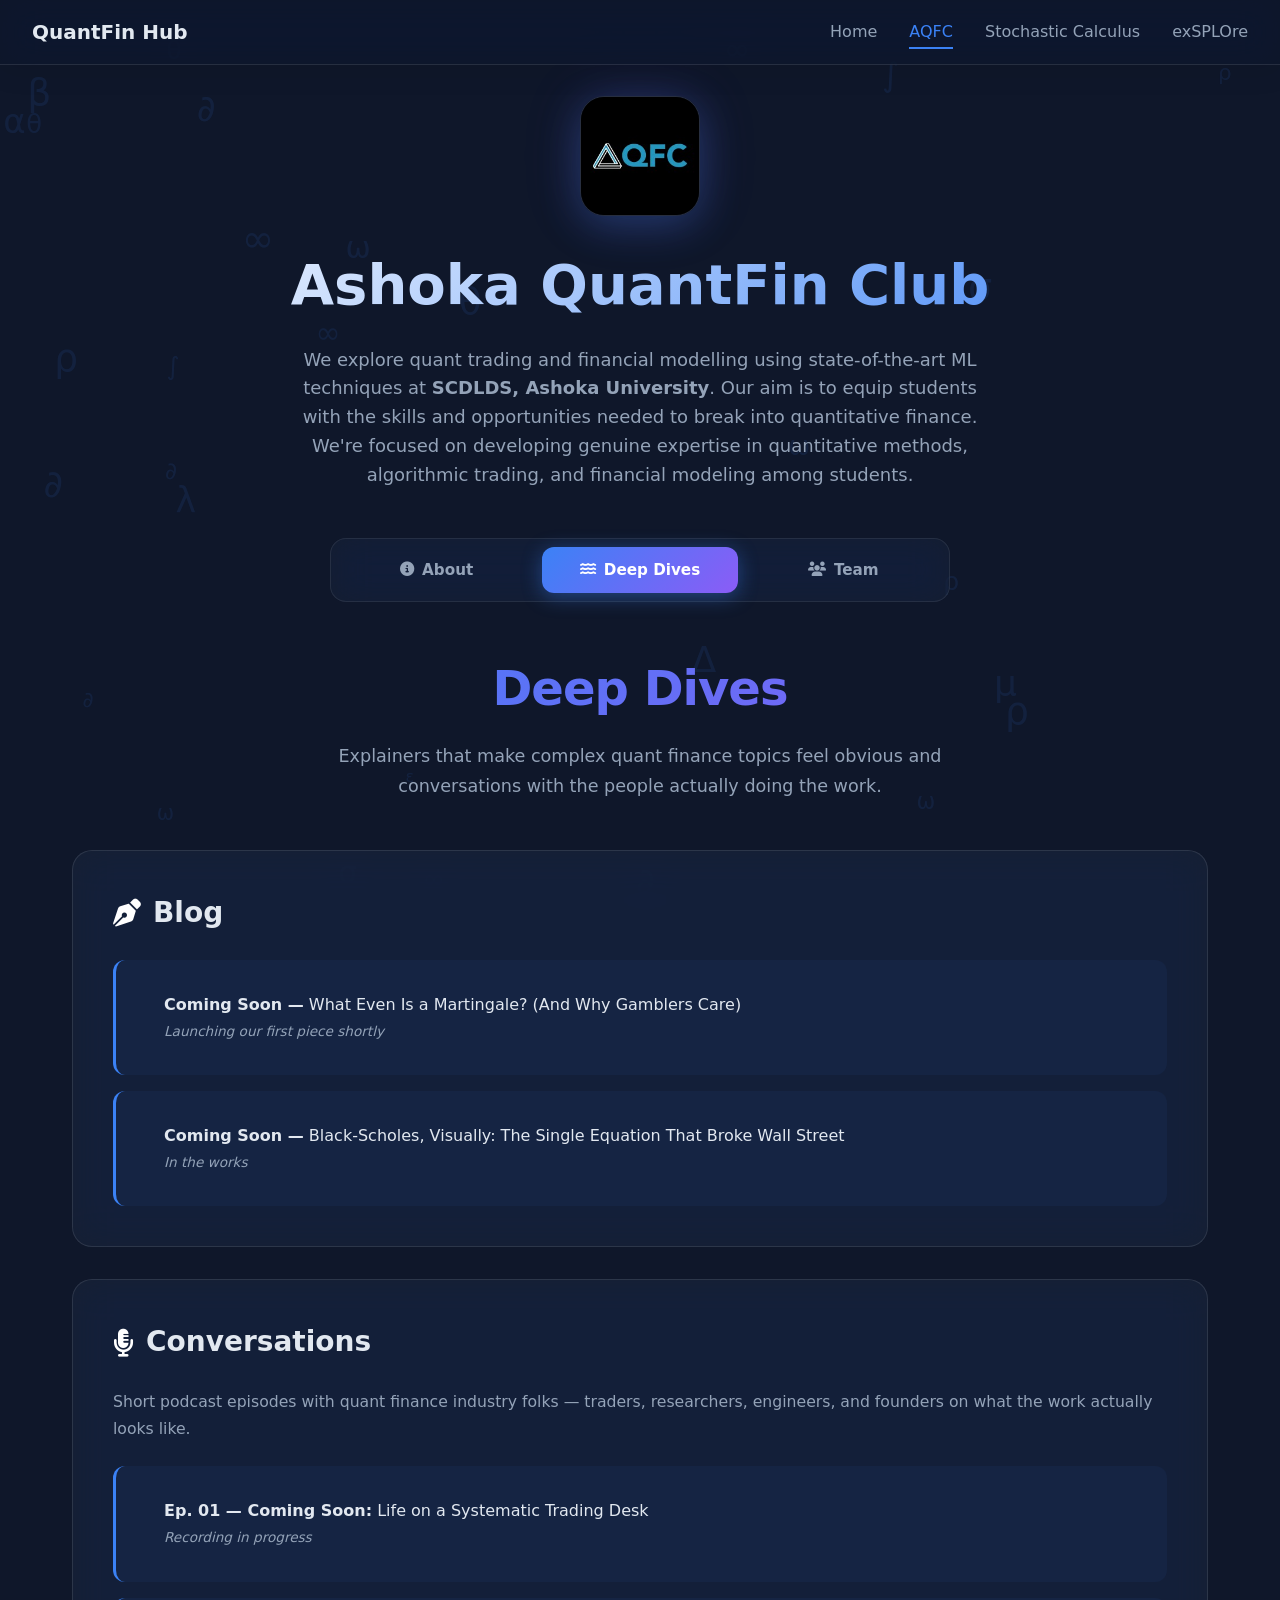
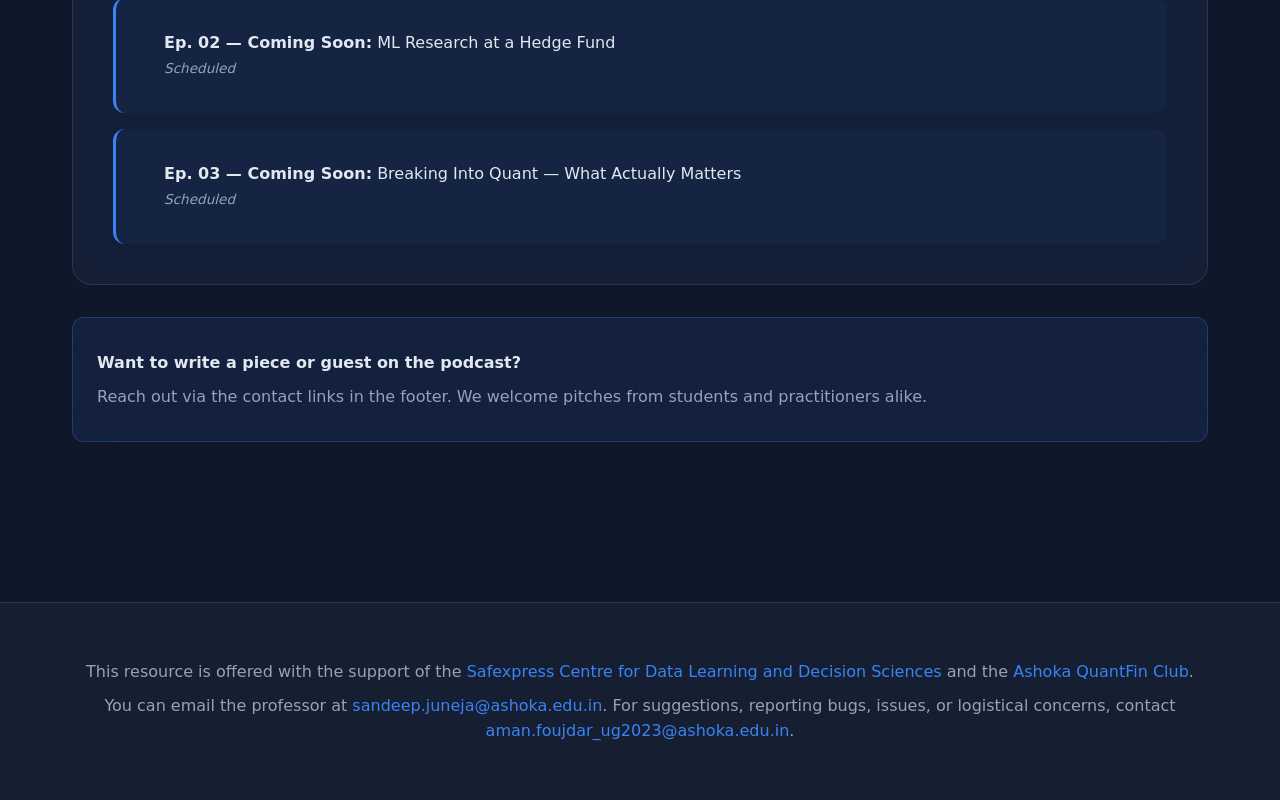
==== aqfc.html @ 39f7ed3f "Update aqfc.html" ====
<!DOCTYPE html>
<html lang="en">
<head>
    <meta charset="UTF-8">
    <meta name="viewport" content="width=device-width, initial-scale=1.0">
    <title>AQFC – QuantFin Hub</title>
    <link rel="icon" type="image/jpeg" href="images/aqfc_logo.jpeg">
    <link rel="stylesheet" href="css/style.css">
    <link rel="stylesheet" href="https://cdnjs.cloudflare.com/ajax/libs/font-awesome/6.5.1/css/all.min.css"
        integrity="sha512-DTOQO9RWCH3ppGqcWaEA1BIZOC6xxalwEsw9c2QQeAIftl+Vegovlnee1c9QX4TctnWMn13TZye+giMm8e2LwA=="
        crossorigin="anonymous" referrerpolicy="no-referrer"/>
</head>
<body>
    <nav>
        <div class="nav-content">
            <a class="logo" href="index.html">QuantFin Hub</a>
            <ul class="nav-links">
                <li><a href="index.html">Home</a></li>
                <li><a href="aqfc.html">AQFC</a></li>
                <li><a href="stochastic.html">Stochastic Calculus</a></li>
                <li><a href="explore.html">exSPLOre</a></li>
            </ul>
        </div>
    </nav>

    <div class="content-page">

        <!-- PAGE HEADER WITH LOGO -->
        <div class="page-header aqfc-header">
            <img src="images/aqfc_logo.png" alt="AQFC Logo" class="aqfc-logo">
            <h1>Ashoka QuantFin Club</h1>
            <p>
                We explore quant trading and financial modelling using state-of-the-art ML techniques at
                <b>SCDLDS, Ashoka University</b>. Our aim is to equip students with the skills and opportunities
                needed to break into quantitative finance. We're focused on developing genuine expertise in quantitative
                methods, algorithmic trading, and financial modeling among students.
            </p>
        </div>

        <!-- SUB-NAVIGATION TABS -->
        <div class="sub-nav">
            <button class="sub-nav-btn" onclick="showSubPage('aqfc-about', this)">
                <i class="fa-solid fa-circle-info"></i> About
            </button>
            <button class="sub-nav-btn active" onclick="showSubPage('aqfc-deepdives', this)">
                <i class="fa-solid fa-water"></i> Deep Dives
            </button>
            <button class="sub-nav-btn" onclick="showSubPage('aqfc-team', this)">
                <i class="fa-solid fa-users"></i> Team
            </button>
        </div>

        <!-- SUB-PAGE: ABOUT -->
        <div id="aqfc-about" class="sub-page">
            <div class="two-col">
                <div class="section">
                    <h2><i class="fa-solid fa-bullseye" style="color:#ffffff;"></i>What We Do</h2>
                    <ul>
                        <li>Explore quant trading strategies, backtesting, and execution</li>
                        <li>Reading groups on seminal papers in quant finance & ML</li>
                        <li>Workshops on programming, statistics, and market microstructure</li>
                        <li>Host practitioners from leading quant firms</li>
                    </ul>
                </div>

                <div class="section">
                    <h2><i class="fa-solid fa-compass" style="color:#ffffff;"></i>Focus Areas</h2>
                    <ul>
                        <li>Statistical arbitrage, market-making, and execution algorithms</li>
                        <li>Machine learning for financial time series and alpha research</li>
                        <li>Portfolio optimization and risk management</li>
                        <li>Reinforcement learning in trading and market dynamics</li>
                    </ul>
                </div>
            </div>

            <div class="info-box">
                <p><strong>Home:</strong> Safexpress Centre for Data, Learning and Decision Sciences (SCDLDS), Ashoka University</p>
                <p><strong>Open to:</strong> Ashoka students with strong quantitative backgrounds and genuine interest in the field</p>
                <p><strong>Get involved:</strong> Reach out via <a href="https://www.linkedin.com/company/quantfin-ashoka/" target="_blank">LinkedIn</a> or contacts in the footer to learn about ongoing projects</p>
            </div>
        </div>

        <!-- SUB-PAGE: DEEP DIVES -->
        <div id="aqfc-deepdives" class="sub-page active">
            <div class="deepdives-intro">
                <h2 class="deepdives-title">Deep Dives</h2>
                <p class="deepdives-subtitle">
                    Explainers that make complex quant finance topics feel obvious and conversations with the people actually doing the work.
                </p>
            </div>

            <div class="section">
                <h2><i class="fa-solid fa-pen-nib" style="color:#ffffff;"></i>Blog</h2>
                <ul>
                    <li>
                        <a>
                            <strong>Coming Soon &mdash;</strong> What Even Is a Martingale? (And Why Gamblers Care)
                            <br><span class="entry-meta">Launching our first piece shortly</span>
                        </a>
                    </li>
                    <li>
                        <a>
                            <strong>Coming Soon &mdash;</strong> Black-Scholes, Visually: The Single Equation That Broke Wall Street
                            <br><span class="entry-meta">In the works</span>
                        </a>
                    </li>
                </ul>
            </div>

            <div class="section">
                <h2><i class="fa-solid fa-microphone-lines" style="color:#ffffff;"></i>Conversations</h2>
                <p class="section-sub">
                    Short podcast episodes with quant finance industry folks &mdash;
                    traders, researchers, engineers, and founders on what the work actually looks like.
                </p>
                <ul>
                    <li>
                        <a>
                            <strong>Ep. 01 &mdash; Coming Soon:</strong> Life on a Systematic Trading Desk
                            <br><span class="entry-meta">Recording in progress</span>
                        </a>
                    </li>
                    <li>
                        <a>
                            <strong>Ep. 02 &mdash; Coming Soon:</strong> ML Research at a Hedge Fund
                            <br><span class="entry-meta">Scheduled</span>
                        </a>
                    </li>
                    <li>
                        <a>
                            <strong>Ep. 03 &mdash; Coming Soon:</strong> Breaking Into Quant &mdash; What Actually Matters
                            <br><span class="entry-meta">Scheduled</span>
                        </a>
                    </li>
                </ul>
            </div>

            <div class="info-box">
                <p><strong>Want to write a piece or guest on the podcast?</strong></p>
                <p>Reach out via the contact links in the footer. We welcome pitches from students and practitioners alike.</p>
            </div>
        </div>

        <!-- SUB-PAGE: TEAM -->
        <div id="aqfc-team" class="sub-page">

            <div class="instructor-card">
                <img src="images/sandeep_juneja.jpg" alt="Prof. Sandeep Juneja" class="instructor-img">
                <h3>
                    <a href="https://www.linkedin.com/in/sandeep-juneja-937b44b/" target="_blank" rel="noopener noreferrer" class="plain-link">
                        Prof. Sandeep Juneja, Faculty Advisor
                    </a>
                </h3>
                <ul>
                    <li>Professor of Computer Science at Ashoka University. Director, Safexpress Centre for Data, Learning and Decision Sciences</li>
                    <li>Former Professor at TIFR and IIT Delhi. Former Head of Quantitative Ops (Bank of America, India)</li>
                    <li>Research in Applied Probability, Financial Mathematics, Learning Theory</li>
                </ul>
            </div>

            <br>

            <div class="instructor-card">
                <img src="images/aman_foujdar.JPG" alt="Aman Foujdar" class="instructor-img">
                <h3>
                    <a href="https://www.linkedin.com/in/amanfoujdar/" target="_blank" rel="noopener noreferrer" class="plain-link">
                        Aman Foujdar, President @ AQFC
                    </a>
                </h3>
                <ul>
                    <li>Research Assistant under Prof. Juneja at SCDLDS</li>
                    <li>Interested in Machine Learning, Deep RL, GenAI, and Financial Markets</li>
                    <li>Mathematics & Computer Science at Ashoka University</li>
                </ul>
            </div>

            <br>

            <div class="section team-outro">
                <h2><i class="fa-solid fa-user-plus" style="color:#ffffff;"></i>More Members Coming Soon</h2>
                <p class="section-sub" style="margin-bottom:0;">
                    We're growing &mdash; the full roster of traders, researchers, and writers will be announced here soon.
                </p>
            </div>
        </div>

    </div>

    <footer>
        <p>This resource is offered with the support of the <a href="https://www.ashoka.edu.in/page/centre-for-data-learning-and-decision-sciences-cdlds/">Safexpress Centre for Data Learning and Decision Sciences</a> and the <a href="aqfc.html">Ashoka QuantFin Club</a>.</p>
        <p>You can email the professor at <a href="mailto:sandeep.juneja@ashoka.edu.in">sandeep.juneja@ashoka.edu.in</a>. For suggestions, reporting bugs, issues, or logistical concerns, contact <a href="mailto:aman.foujdar_ug2023@ashoka.edu.in">aman.foujdar_ug2023@ashoka.edu.in</a>.</p>
    </footer>

    <script src="js/nav.js"></script>
    <script src="js/aqfc.js"></script>
</body>
</html>
---- css/style.css ----
* {
    margin: 0;
    padding: 0;
    box-sizing: border-box;
}

:root {
    --primary: #0f172a;
    --secondary: #1e293b;
    --accent: #3b82f6;
    --accent-hover: #2563eb;
    --text: #e2e8f0;
    --text-dim: #94a3b8;
    --card-bg: rgba(30, 41, 59, 0.6);
    --border: #334155;
}

body {
    font-family: -apple-system, BlinkMacSystemFont, 'Segoe UI', system-ui, sans-serif;
    background: var(--primary);
    color: var(--text);
    line-height: 1.6;
    overflow-x: hidden;
    position: relative;
}

/* Animated Background */
.particle-background {
    position: fixed;
    top: 0;
    left: 0;
    width: 100%;
    height: 100%;
    z-index: 0;
    pointer-events: none;
    overflow: hidden;
}

.particle {
    position: absolute;
    font-size: 20px;
    opacity: 0.1;
    animation: float 20s infinite;
    color: var(--accent);
}

@keyframes float {
    0%, 100% {
        transform: translateY(0) rotate(0deg);
        opacity: 0.05;
    }
    50% {
        transform: translateY(-100px) rotate(180deg);
        opacity: 0.15;
    }
}

@keyframes fadeIn {
    from { 
        opacity: 0; 
        transform: translateY(10px); 
    }
    to { 
        opacity: 1; 
        transform: translateY(0); 
    }
}

/* Navigation - Glassmorphism */
nav {
    position: fixed;
    top: 0;
    left: 0;
    right: 0;
    background: rgba(15, 23, 42, 0.7);
    backdrop-filter: blur(20px) saturate(180%);
    -webkit-backdrop-filter: blur(20px) saturate(180%);
    border-bottom: 1px solid rgba(255, 255, 255, 0.1);
    z-index: 1000;
    padding: 1rem 2rem;
    box-shadow: 0 4px 30px rgba(0, 0, 0, 0.1);
}

.nav-content {
    max-width: 1400px;
    margin: 0 auto;
    display: flex;
    justify-content: space-between;
    align-items: center;
}

.logo {
    font-size: 1.25rem;
    font-weight: 700;
    color: var(--text);
    cursor: pointer;
    transition: all 0.3s;
    position: relative;
    text-decoration: none;
}

.logo::after {
    content: '';
    position: absolute;
    bottom: -4px;
    left: 0;
    width: 0;
    height: 2px;
    background: linear-gradient(90deg, var(--accent), #8b5cf6);
    transition: width 0.3s;
}

.logo:hover::after {
    width: 100%;
}

.logo:hover {
    color: var(--accent);
    transform: translateY(-2px);
}

.nav-links {
    display: flex;
    gap: 2rem;
    list-style: none;
}

.nav-links a {
    color: var(--text-dim);
    text-decoration: none;
    font-weight: 500;
    transition: all 0.3s;
    cursor: pointer;
    position: relative;
    padding: 0.5rem 0;
}

.nav-links a::after {
    content: '';
    position: absolute;
    bottom: 0;
    left: 0;
    width: 0;
    height: 2px;
    background: var(--accent);
    transition: width 0.3s;
}

.nav-links a:hover::after,
.nav-links a.active::after {
    width: 100%;
}

.nav-links a:hover,
.nav-links a.active {
    color: var(--accent);
}

/* Home Page */
.hero {
    min-height: 100vh;
    display: flex;
    align-items: center;
    justify-content: center;
    padding: 6rem 2rem 4rem;
    position: relative;
    overflow: hidden;
}

.hero::before {
    content: '';
    position: absolute;
    top: 0;
    left: 0;
    right: 0;
    bottom: 0;
    background: 
        radial-gradient(circle at 20% 30%, rgba(59, 130, 246, 0.15), transparent 40%),
        radial-gradient(circle at 80% 70%, rgba(139, 92, 246, 0.15), transparent 40%),
        radial-gradient(circle at 50% 50%, rgba(236, 72, 153, 0.1), transparent 50%);
    animation: gradientShift 15s ease infinite;
    pointer-events: none;
}

@keyframes gradientShift {
    0%, 100% {
        opacity: 1;
        transform: scale(1);
    }
    50% {
        opacity: 0.8;
        transform: scale(1.1);
    }
}

.hero-content {
    max-width: 1200px;
    text-align: center;
    position: relative;
    z-index: 1;
}

.hero h1 {
    font-size: clamp(2.5rem, 8vw, 5rem);
    font-weight: 800;
    margin-bottom: 1.5rem;
    background: linear-gradient(135deg, #fff 0%, #3b82f6 50%, #8b5cf6 100%);
    -webkit-background-clip: text;
    -webkit-text-fill-color: transparent;
    background-clip: text;
    animation: shimmer 3s ease-in-out infinite;
    background-size: 200% 200%;
}

@keyframes shimmer {
    0%, 100% {
        background-position: 0% 50%;
    }
    50% {
        background-position: 100% 50%;
    }
}

.hero p {
    font-size: 1.25rem;
    color: var(--text-dim);
    margin-bottom: 3rem;
    max-width: 800px;
    margin-left: auto;
    margin-right: auto;
    animation: fadeInUp 0.8s ease 0.2s both;
}

@keyframes fadeInUp {
    from {
        opacity: 0;
        transform: translateY(30px);
    }
    to {
        opacity: 1;
        transform: translateY(0);
    }
}

.card-grid {
    display: grid;
    grid-template-columns: repeat(auto-fit, minmax(320px, 1fr));
    gap: 2rem;
    max-width: 1200px;
    margin: 4rem auto;
    padding: 0 2rem;
}

/* 3D Tilt Effect Cards with Glassmorphism */
.card {
    background: rgba(30, 41, 59, 0.5);
    backdrop-filter: blur(20px) saturate(180%);
    -webkit-backdrop-filter: blur(20px) saturate(180%);
    border-radius: 20px;
    padding: 2.5rem;
    border: 1px solid rgba(255, 255, 255, 0.1);
    transition: all 0.4s cubic-bezier(0.175, 0.885, 0.32, 1.275);
    cursor: pointer;
    position: relative;
    overflow: hidden;
    transform-style: preserve-3d;
    perspective: 1000px;
    text-decoration: none;
    display: block;
    color: inherit;
}

.card::before {
    content: '';
    position: absolute;
    top: 0;
    left: 0;
    right: 0;
    height: 4px;
    background: linear-gradient(90deg, var(--accent), #8b5cf6, #ec4899);
    transform: scaleX(0);
    transition: transform 0.4s;
    background-size: 200% 100%;
    animation: gradientMove 3s linear infinite;
}

@keyframes gradientMove {
    0% {
        background-position: 0% 0%;
    }
    100% {
        background-position: 200% 0%;
    }
}

.card:hover {
    transform: translateY(-8px) scale(1.02);
    border-color: rgba(59, 130, 246, 0.5);
    box-shadow: 
        0 20px 60px rgba(59, 130, 246, 0.2),
        0 0 40px rgba(139, 92, 246, 0.1);
}

.card:hover::before {
    transform: scaleX(1);
}

.card::after {
    content: '';
    position: absolute;
    top: -50%;
    left: -50%;
    width: 200%;
    height: 200%;
    background: radial-gradient(circle, rgba(59, 130, 246, 0.1), transparent 70%);
    opacity: 0;
    transition: opacity 0.4s;
    pointer-events: none;
}

.card:hover::after {
    opacity: 1;
}

.card-icon {
    font-size: 3rem;
    margin-bottom: 1.5rem;
    display: block;
    transition: transform 0.4s;
    filter: drop-shadow(0 0 20px rgba(59, 130, 246, 0.3));
}

.card:hover .card-icon {
    transform: scale(1.2) rotate(5deg);
}

.card h3 {
    font-size: 1.5rem;
    margin-bottom: 1rem;
    color: var(--text);
    transition: color 0.3s;
}

.card:hover h3 {
    color: var(--accent);
}

.card p {
    color: var(--text-dim);
    line-height: 1.8;
}

/* Content Pages */
.content-page {
    max-width: 1200px;
    margin: 0 auto;
    padding: 6rem 2rem 4rem;
    position: relative;
    z-index: 1;
    animation: fadeIn 0.4s ease;
}

.page-header {
    margin-bottom: 4rem;
    text-align: center;
    animation: fadeInUp 0.6s ease;
}

.page-header h1 {
    font-size: clamp(2rem, 5vw, 3.5rem);
    margin-bottom: 1rem;
    background: linear-gradient(135deg, #fff 0%, #3b82f6 50%, #8b5cf6 100%);
    -webkit-background-clip: text;
    -webkit-text-fill-color: transparent;
    background-clip: text;
    background-size: 200% 200%;
    animation: shimmer 3s ease-in-out infinite;
}

.page-header p {
    font-size: 1.125rem;
    color: var(--text-dim);
    max-width: 700px;
    margin: 0 auto;
}

/* ============================================ */
/* AQFC PAGE - Logo header                      */
/* ============================================ */
.aqfc-header {
    margin-bottom: 3rem;
}

.aqfc-logo {
    width: 120px;
    height: 120px;
    margin: 0 auto 1.5rem;
    display: block;
    border-radius: 24px;
    object-fit: cover;
    border: 1px solid rgba(255, 255, 255, 0.1);
    box-shadow:
        0 10px 40px rgba(59, 130, 246, 0.25),
        0 0 60px rgba(139, 92, 246, 0.15);
    transition: all 0.4s cubic-bezier(0.175, 0.885, 0.32, 1.275);
    animation: fadeInUp 0.6s ease;
}

.aqfc-logo:hover {
    transform: translateY(-4px) scale(1.05);
    box-shadow:
        0 15px 50px rgba(59, 130, 246, 0.4),
        0 0 80px rgba(139, 92, 246, 0.3);
}

/* ============================================ */
/* SUB-NAVIGATION (for AQFC page tabs)          */
/* ============================================ */
.sub-nav {
    display: flex;
    justify-content: center;
    gap: 0.5rem;
    flex-wrap: wrap;
    margin: 0 auto 3rem;
    padding: 0.5rem;
    background: rgba(30, 41, 59, 0.4);
    backdrop-filter: blur(20px) saturate(180%);
    -webkit-backdrop-filter: blur(20px) saturate(180%);
    border-radius: 16px;
    border: 1px solid rgba(255, 255, 255, 0.08);
    max-width: 620px;
    animation: fadeInUp 0.6s ease;
}

.sub-nav-btn {
    flex: 1;
    min-width: 140px;
    background: transparent;
    color: var(--text-dim);
    border: none;
    padding: 0.875rem 1.25rem;
    border-radius: 12px;
    font-family: inherit;
    font-size: 0.95rem;
    font-weight: 600;
    cursor: pointer;
    transition: all 0.3s cubic-bezier(0.175, 0.885, 0.32, 1.275);
    display: flex;
    align-items: center;
    justify-content: center;
    gap: 0.5rem;
    position: relative;
    overflow: hidden;
}

.sub-nav-btn i {
    font-size: 0.9rem;
    transition: transform 0.3s;
}

.sub-nav-btn:hover {
    color: var(--text);
    background: rgba(59, 130, 246, 0.1);
}

.sub-nav-btn:hover i {
    transform: scale(1.15);
}

.sub-nav-btn.active {
    background: linear-gradient(135deg, var(--accent), #8b5cf6);
    color: white;
    box-shadow: 0 4px 20px rgba(59, 130, 246, 0.4);
}

.sub-nav-btn.active i {
    color: white;
}

/* Sub-page display */
.sub-page {
    display: none;
    animation: fadeIn 0.4s ease;
}

.sub-page.active {
    display: block;
}

/* ============================================ */
/* DEEP DIVES styling (blog + podcast section)  */
/* ============================================ */
.deepdives-intro {
    text-align: center;
    margin-bottom: 3rem;
    animation: fadeInUp 0.6s ease;
}

.deepdives-title {
    font-size: clamp(2rem, 4.5vw, 3rem);
    font-weight: 800;
    margin-bottom: 1rem;
    background: linear-gradient(135deg, #3b82f6, #8b5cf6, #ec4899);
    -webkit-background-clip: text;
    -webkit-text-fill-color: transparent;
    background-clip: text;
    background-size: 200% 200%;
    animation: shimmer 3s ease-in-out infinite;
    letter-spacing: -0.02em;
}

.deepdives-subtitle {
    color: var(--text-dim);
    font-size: 1.1rem;
    max-width: 720px;
    margin: 0 auto;
    line-height: 1.7;
}

/* Helper subtitle inside sections */
.section-sub {
    color: var(--text-dim);
    margin-bottom: 1.5rem;
    font-size: 0.98rem;
    line-height: 1.7;
}

/* Meta text on blog/podcast entries */
.entry-meta {
    color: var(--text-dim);
    font-size: 0.85rem;
    font-style: italic;
}

/* Team tab centering for intro/outro sections */
.team-intro,
.team-outro {
    text-align: center;
}

.team-intro h2,
.team-outro h2 {
    justify-content: center;
}

.section {
    background: rgba(30, 41, 59, 0.5);
    backdrop-filter: blur(20px) saturate(180%);
    -webkit-backdrop-filter: blur(20px) saturate(180%);
    border-radius: 20px;
    padding: 2.5rem;
    margin-bottom: 2rem;
    border: 1px solid rgba(255, 255, 255, 0.1);
    transition: all 0.3s;
    animation: fadeInUp 0.6s ease;
}

.section:hover {
    border-color: rgba(59, 130, 246, 0.3);
    box-shadow: 0 10px 40px rgba(0, 0, 0, 0.2);
}

.section h2 {
    font-size: 1.75rem;
    margin-bottom: 1.5rem;
    color: var(--text);
    display: flex;
    align-items: center;
    gap: 0.75rem;
}

.section ul {
    list-style: none;
    display: grid;
    gap: 1rem;
}

.section li {
    padding: 1rem 1.5rem;
    background: rgba(59, 130, 246, 0.05);
    border-radius: 12px;
    border-left: 3px solid var(--accent);
    transition: all 0.3s;
    position: relative;
    overflow: hidden;
}

.section a {
    color: var(--text);
    text-decoration: none;
    display: block;
    padding: 1rem 1.5rem;
    transition: color 0.3s;
}

.section li:hover::before {
    width: 100%;
}

.section li:hover {
    background: rgba(59, 130, 246, 0.1);
    transform: translateX(8px);
    border-left-color: #8b5cf6;
}

.section a:hover {
    color: var(--accent);
}

.two-col {
    display: grid;
    grid-template-columns: repeat(auto-fit, minmax(300px, 1fr));
    gap: 2rem;
}

.instructor-card {
    background: linear-gradient(135deg, rgba(59, 130, 246, 0.15), rgba(139, 92, 246, 0.15));
    backdrop-filter: blur(20px) saturate(180%);
    -webkit-backdrop-filter: blur(20px) saturate(180%);
    border-radius: 20px;
    padding: 2.5rem;
    border: 1px solid rgba(255, 255, 255, 0.1);
    transition: all 0.3s;
    animation: fadeInUp 0.8s ease;
}

.instructor-card:hover {
    transform: translateY(-4px);
    box-shadow: 0 20px 60px rgba(59, 130, 246, 0.2);
}

.instructor-img {
    width: 150px;
    height: 150px;
    border-radius: 50%;
    object-fit: cover;
    margin: 0 auto 1.5rem;
    display: block;
    border: 4px solid var(--accent);
    box-shadow: 0 10px 30px rgba(59, 130, 246, 0.3);
    transition: all 0.3s;
}

.instructor-card:hover .instructor-img {
    transform: scale(1.05);
    box-shadow: 0 15px 40px rgba(59, 130, 246, 0.5);
}

.instructor-card h3 {
    text-align: center;
    margin-bottom: 1.5rem;
    font-size: 1.5rem;
}

.instructor-card ul {
    list-style: none;
}

.instructor-card li {
    padding: 0.75rem 0;
    border-bottom: 1px solid rgba(255, 255, 255, 0.1);
    color: var(--text-dim);
    transition: all 0.3s;
}

.instructor-card li:hover {
    color: var(--text);
    padding-left: 0.5rem;
}

.instructor-card li:last-child {
    border-bottom: none;
}

.info-box {
    background: rgba(59, 130, 246, 0.1);
    backdrop-filter: blur(20px);
    border-left: 4px solid var(--accent);
    padding: 1.5rem;
    border-radius: 12px;
    margin: 2rem 0;
    border: 1px solid rgba(59, 130, 246, 0.3);
    animation: fadeInUp 0.7s ease;
}

.info-box p {
    margin: 0.5rem 0;
    color: var(--text-dim);
}

.info-box strong {
    color: var(--text);
}

.cta-button {
    display: inline-block;
    background: linear-gradient(135deg, var(--accent), #8b5cf6);
    color: white;
    padding: 1rem 2.5rem;
    border-radius: 12px;
    text-decoration: none;
    font-weight: 600;
    transition: all 0.3s;
    border: none;
    cursor: pointer;
    font-size: 1rem;
    box-shadow: 0 4px 20px rgba(59, 130, 246, 0.3);
    position: relative;
    overflow: hidden;
}

.cta-button::before {
    content: '';
    position: absolute;
    top: 0;
    left: -100%;
    width: 100%;
    height: 100%;
    background: linear-gradient(90deg, transparent, rgba(255, 255, 255, 0.3), transparent);
    transition: left 0.5s;
}

.cta-button:hover::before {
    left: 100%;
}

.cta-button:hover {
    background: linear-gradient(135deg, #8b5cf6, var(--accent));
    transform: translateY(-2px);
    box-shadow: 0 10px 40px rgba(59, 130, 246, 0.5);
}

.plain-link {
    color: inherit;          
    text-decoration: underline;
}

footer {
    background: rgba(30, 41, 59, 0.5);
    backdrop-filter: blur(20px);
    border-top: 1px solid rgba(255, 255, 255, 0.1);
    padding: 3rem 2rem;
    margin-top: 4rem;
    text-align: center;
    position: relative;
    z-index: 1;
}

footer p {
    color: var(--text-dim);
    margin: 0.5rem 0;
}

footer a {
    color: var(--accent);
    text-decoration: none;
    transition: all 0.3s;
}

footer a:hover {
    color: #8b5cf6;
    text-decoration: underline;
}

@media (max-width: 768px) {
    nav {
        padding: 1rem;
    }

    .nav-links {
        gap: 1rem;
        flex-wrap: wrap;
        justify-content: center;
    }

    .card-grid {
        grid-template-columns: 1fr;
    }

    .two-col {
        grid-template-columns: 1fr;
    }

    .aqfc-logo {
        width: 96px;
        height: 96px;
    }

    .sub-nav {
        flex-direction: column;
        gap: 0.5rem;
    }

    .sub-nav-btn {
        width: 100%;
    }
}
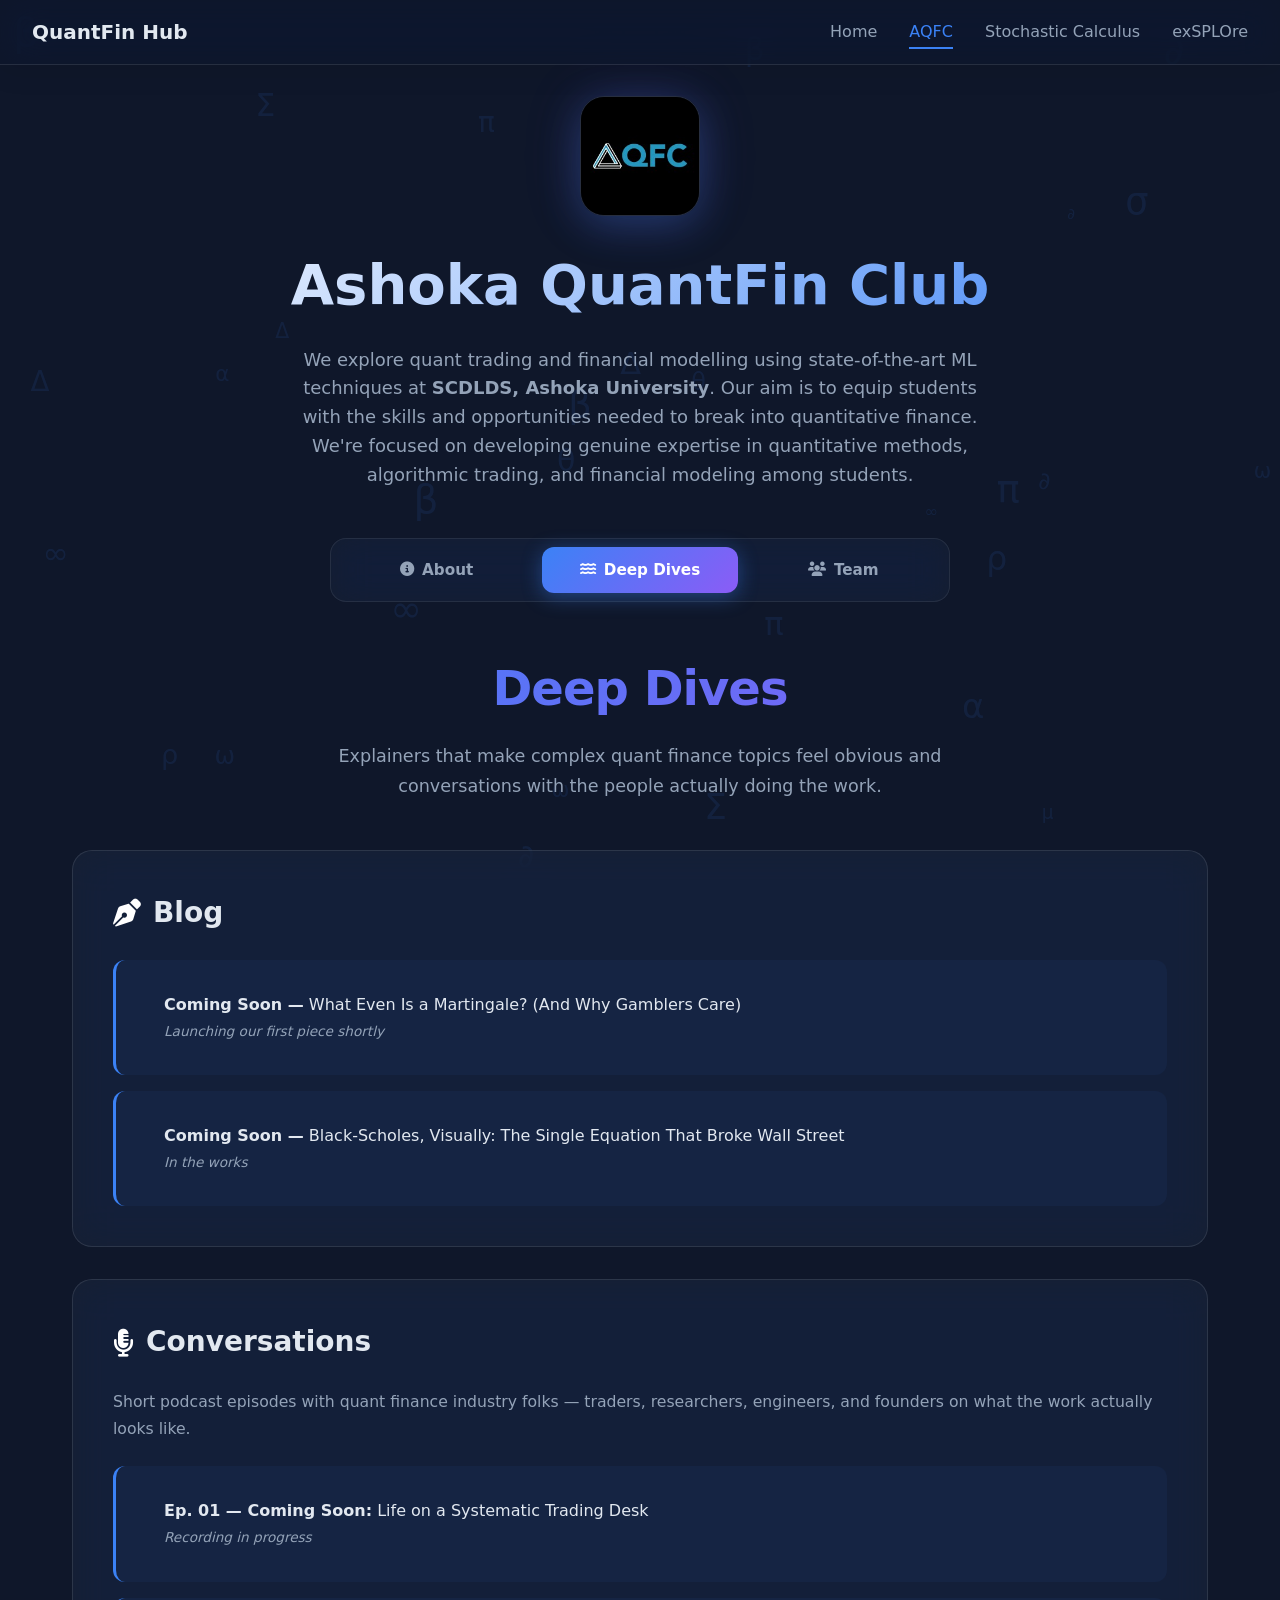
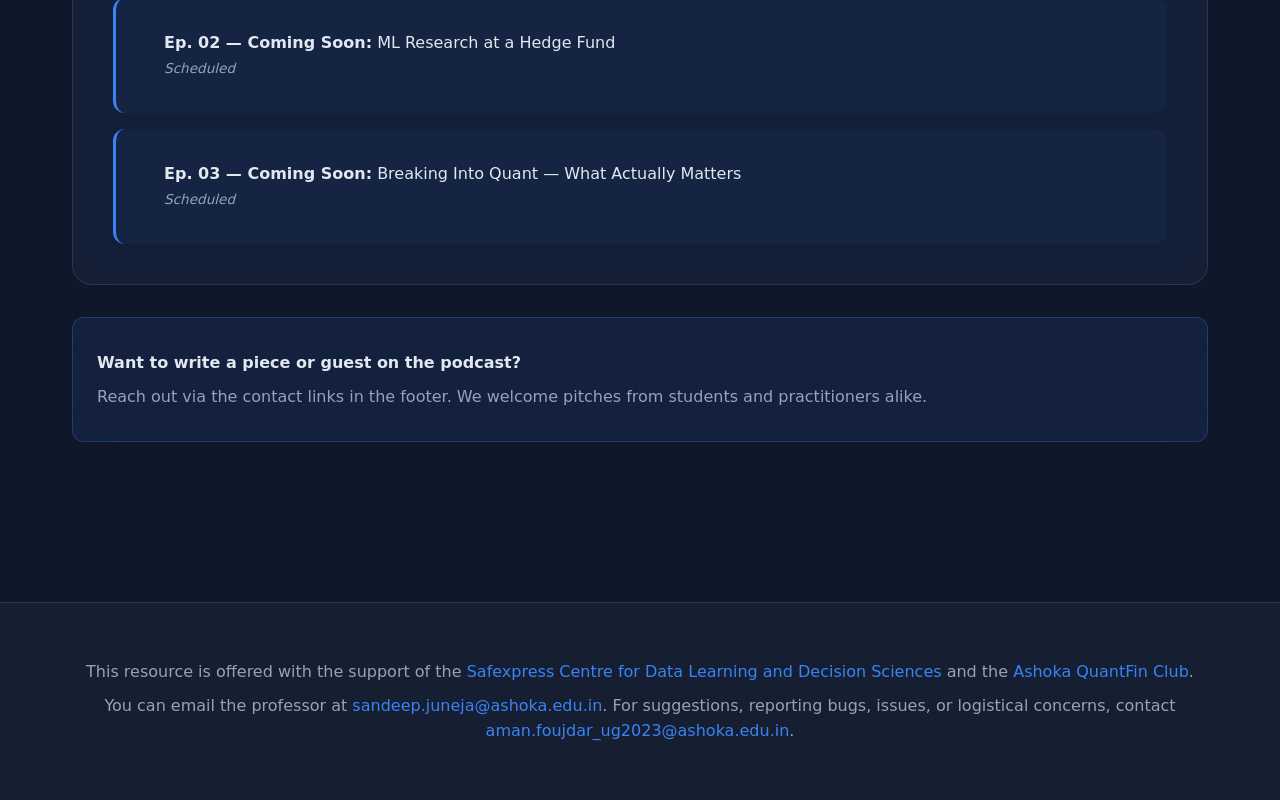
==== commit 534e92cb: "Update aqfc.html" ====
--- a/aqfc.html
+++ b/aqfc.html
@@ -4,7 +4,7 @@
     <meta charset="UTF-8">
     <meta name="viewport" content="width=device-width, initial-scale=1.0">
     <title>AQFC – QuantFin Hub</title>
-    <link rel="icon" type="image/jpeg" href="images/aqfc_logo.jpeg">
+    <link rel="icon" type="image/jpeg" href="images/aqfc_logo.png">
     <link rel="stylesheet" href="css/style.css">
     <link rel="stylesheet" href="https://cdnjs.cloudflare.com/ajax/libs/font-awesome/6.5.1/css/all.min.css"
         integrity="sha512-DTOQO9RWCH3ppGqcWaEA1BIZOC6xxalwEsw9c2QQeAIftl+Vegovlnee1c9QX4TctnWMn13TZye+giMm8e2LwA=="
@@ -145,34 +145,29 @@
         <!-- SUB-PAGE: TEAM -->
         <div id="aqfc-team" class="sub-page">
 
-            <div class="instructor-card">
-                <img src="images/sandeep_juneja.jpg" alt="Prof. Sandeep Juneja" class="instructor-img">
-                <h3>
-                    <a href="https://www.linkedin.com/in/sandeep-juneja-937b44b/" target="_blank" rel="noopener noreferrer" class="plain-link">
-                        Prof. Sandeep Juneja, Faculty Advisor
-                    </a>
-                </h3>
-                <ul>
-                    <li>Professor of Computer Science at Ashoka University. Director, Safexpress Centre for Data, Learning and Decision Sciences</li>
-                    <li>Former Professor at TIFR and IIT Delhi. Former Head of Quantitative Ops (Bank of America, India)</li>
-                    <li>Research in Applied Probability, Financial Mathematics, Learning Theory</li>
-                </ul>
+            <!-- President -->
+            <h2 class="team-section-heading">President</h2>
+            <div class="team-grid team-grid-single">
+                <a href="https://www.linkedin.com/in/amanfoujdar/" target="_blank" rel="noopener noreferrer" class="team-member">
+                    <img src="images/aman_foujdar.JPG" alt="Aman Foujdar" class="team-photo">
+                    <h3 class="team-name">Aman Foujdar</h3>
+                </a>
             </div>
 
-            <br>
+            <!-- Faculty Advisors -->
+            <h2 class="team-section-heading">Faculty Advisors</h2>
+            <div class="team-grid">
+                <a href="https://www.linkedin.com/in/sandeep-juneja-937b44b/" target="_blank" rel="noopener noreferrer" class="team-member">
+                    <img src="images/sandeep_juneja.jpg" alt="Prof. Sandeep Juneja" class="team-photo">
+                    <h3 class="team-name">Prof. Sandeep Juneja</h3>
+                    <p class="team-role">Director, SCDLDS &mdash; Ashoka University</p>
+                </a>
 
-            <div class="instructor-card">
-                <img src="images/aman_foujdar.JPG" alt="Aman Foujdar" class="instructor-img">
-                <h3>
-                    <a href="https://www.linkedin.com/in/amanfoujdar/" target="_blank" rel="noopener noreferrer" class="plain-link">
-                        Aman Foujdar, President @ AQFC
-                    </a>
-                </h3>
-                <ul>
-                    <li>Research Assistant under Prof. Juneja at SCDLDS</li>
-                    <li>Interested in Machine Learning, Deep RL, GenAI, and Financial Markets</li>
-                    <li>Mathematics & Computer Science at Ashoka University</li>
-                </ul>
+                <a class="team-member">
+                    <img src="images/rahul_mehta.jpg" alt="Prof. Rahul Mehta" class="team-photo">
+                    <h3 class="team-name">Prof. Rahul Mehta</h3>
+                    <p class="team-role">Faculty, Ashoka University</p>
+                </a>
             </div>
 
             <br>
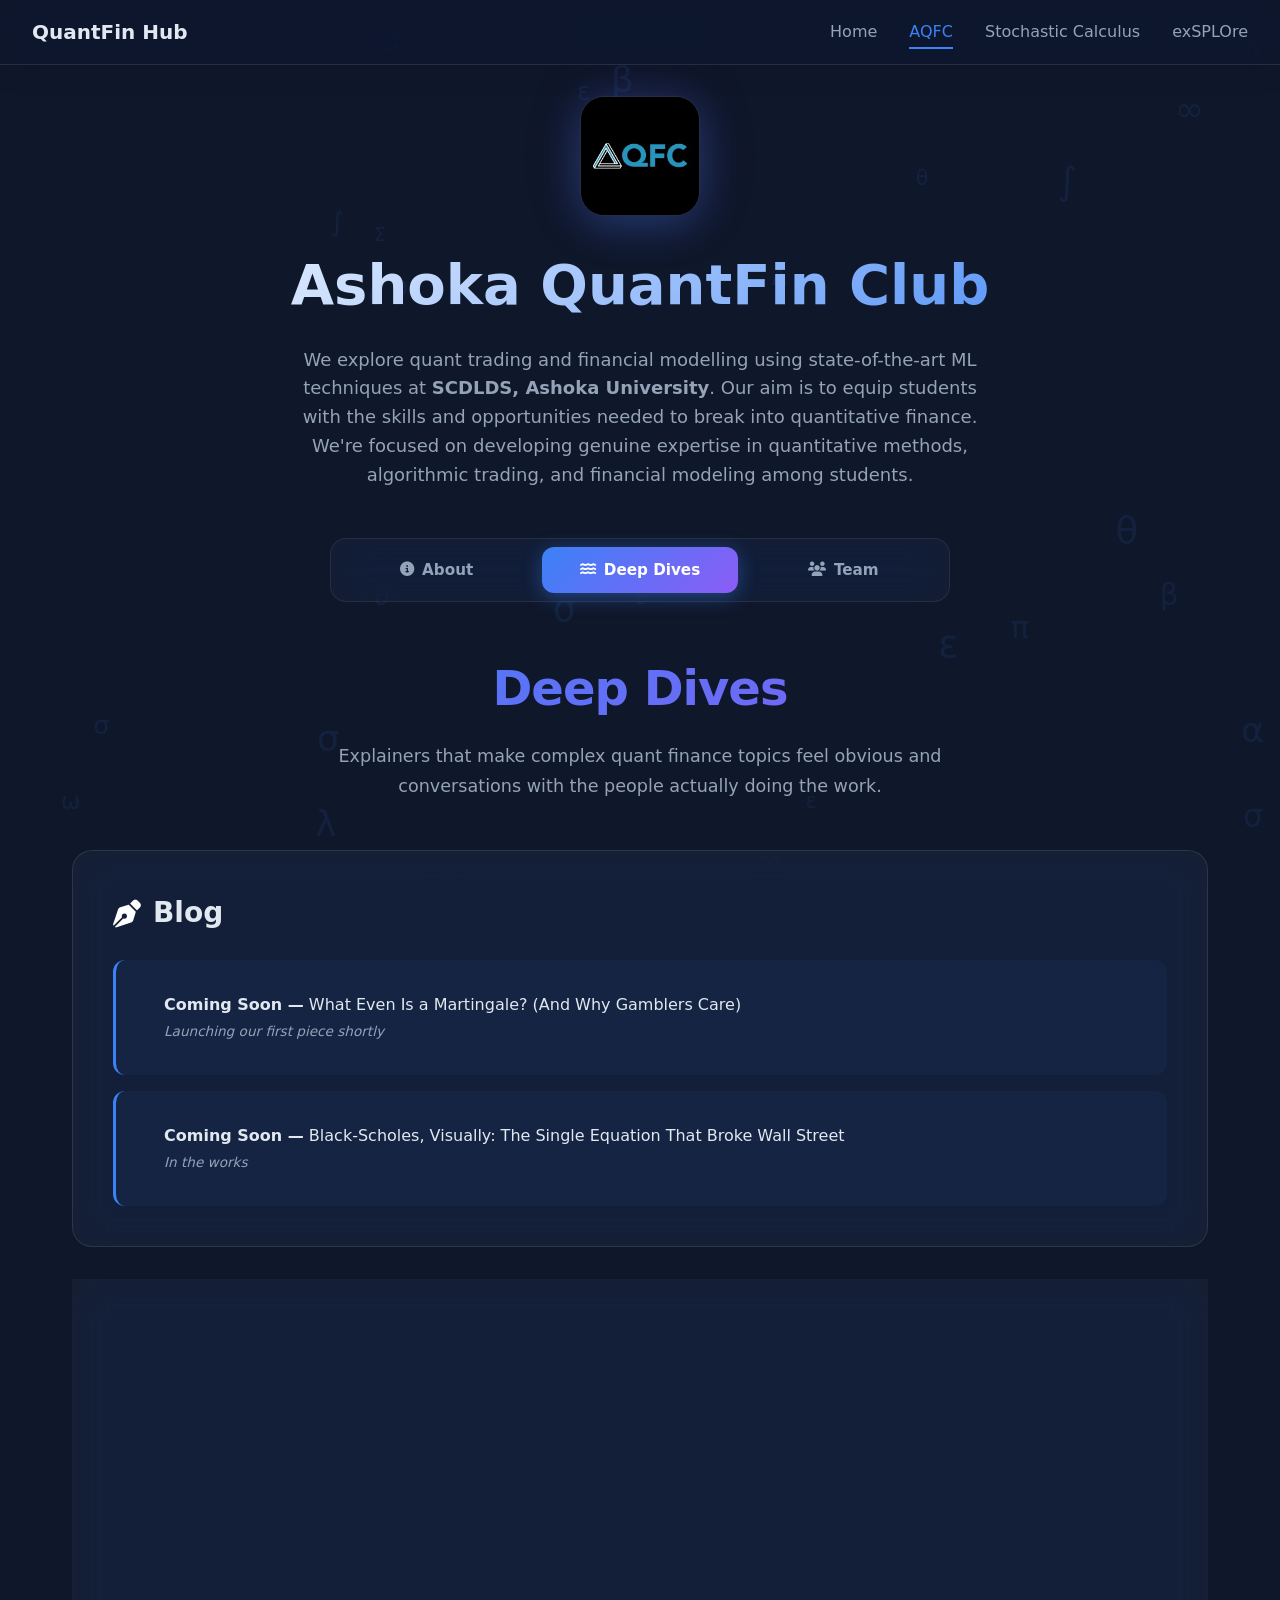
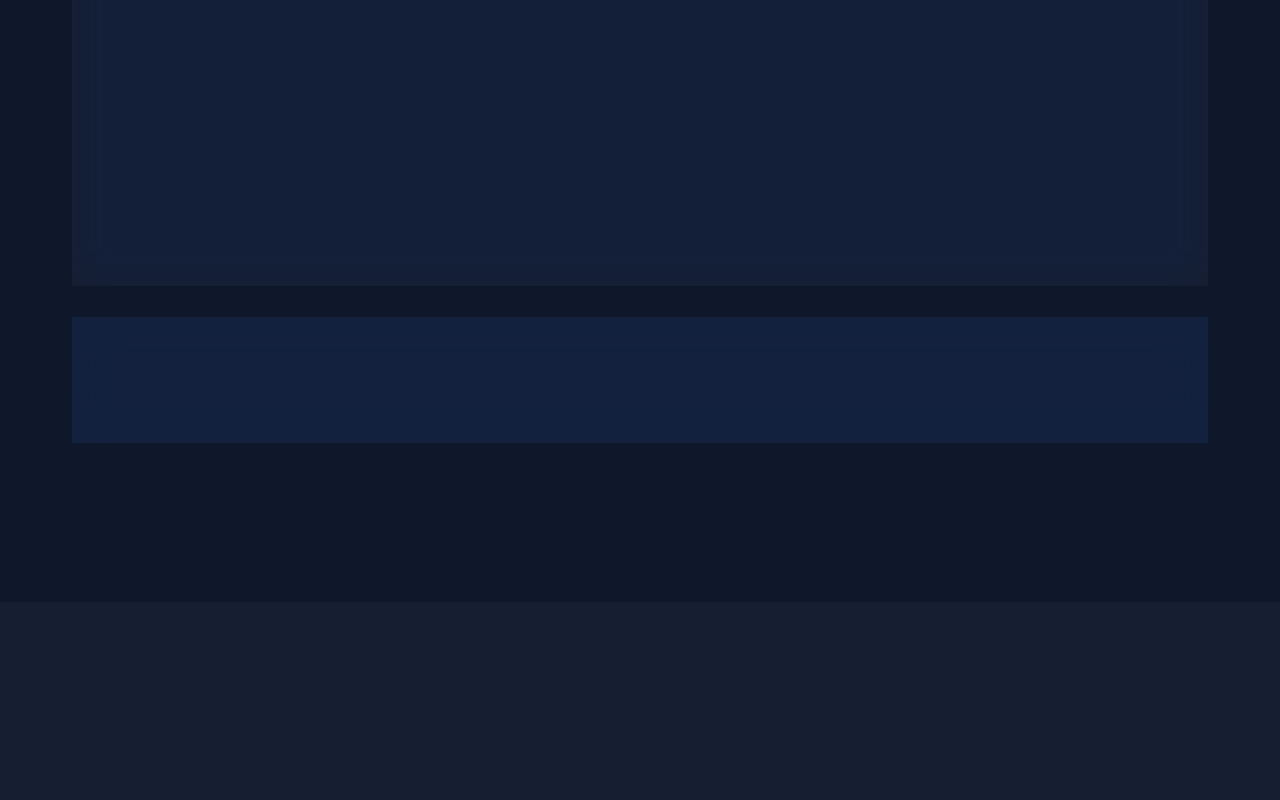
==== commit 2ed1e6cf: "Update aqfc.html" ====
--- a/aqfc.html
+++ b/aqfc.html
@@ -173,9 +173,9 @@
             <br>
 
             <div class="section team-outro">
-                <h2><i class="fa-solid fa-user-plus" style="color:#ffffff;"></i>More Members Coming Soon</h2>
+                <h2><i class="fa-solid fa-user-plus" style="color:#ffffff;"></i>Members</h2>
                 <p class="section-sub" style="margin-bottom:0;">
-                    We're growing &mdash; the full roster of traders, researchers, and writers will be announced here soon.
+                    The full roster of student researchers, traders and members at the club will be visible here soon. 
                 </p>
             </div>
         </div>
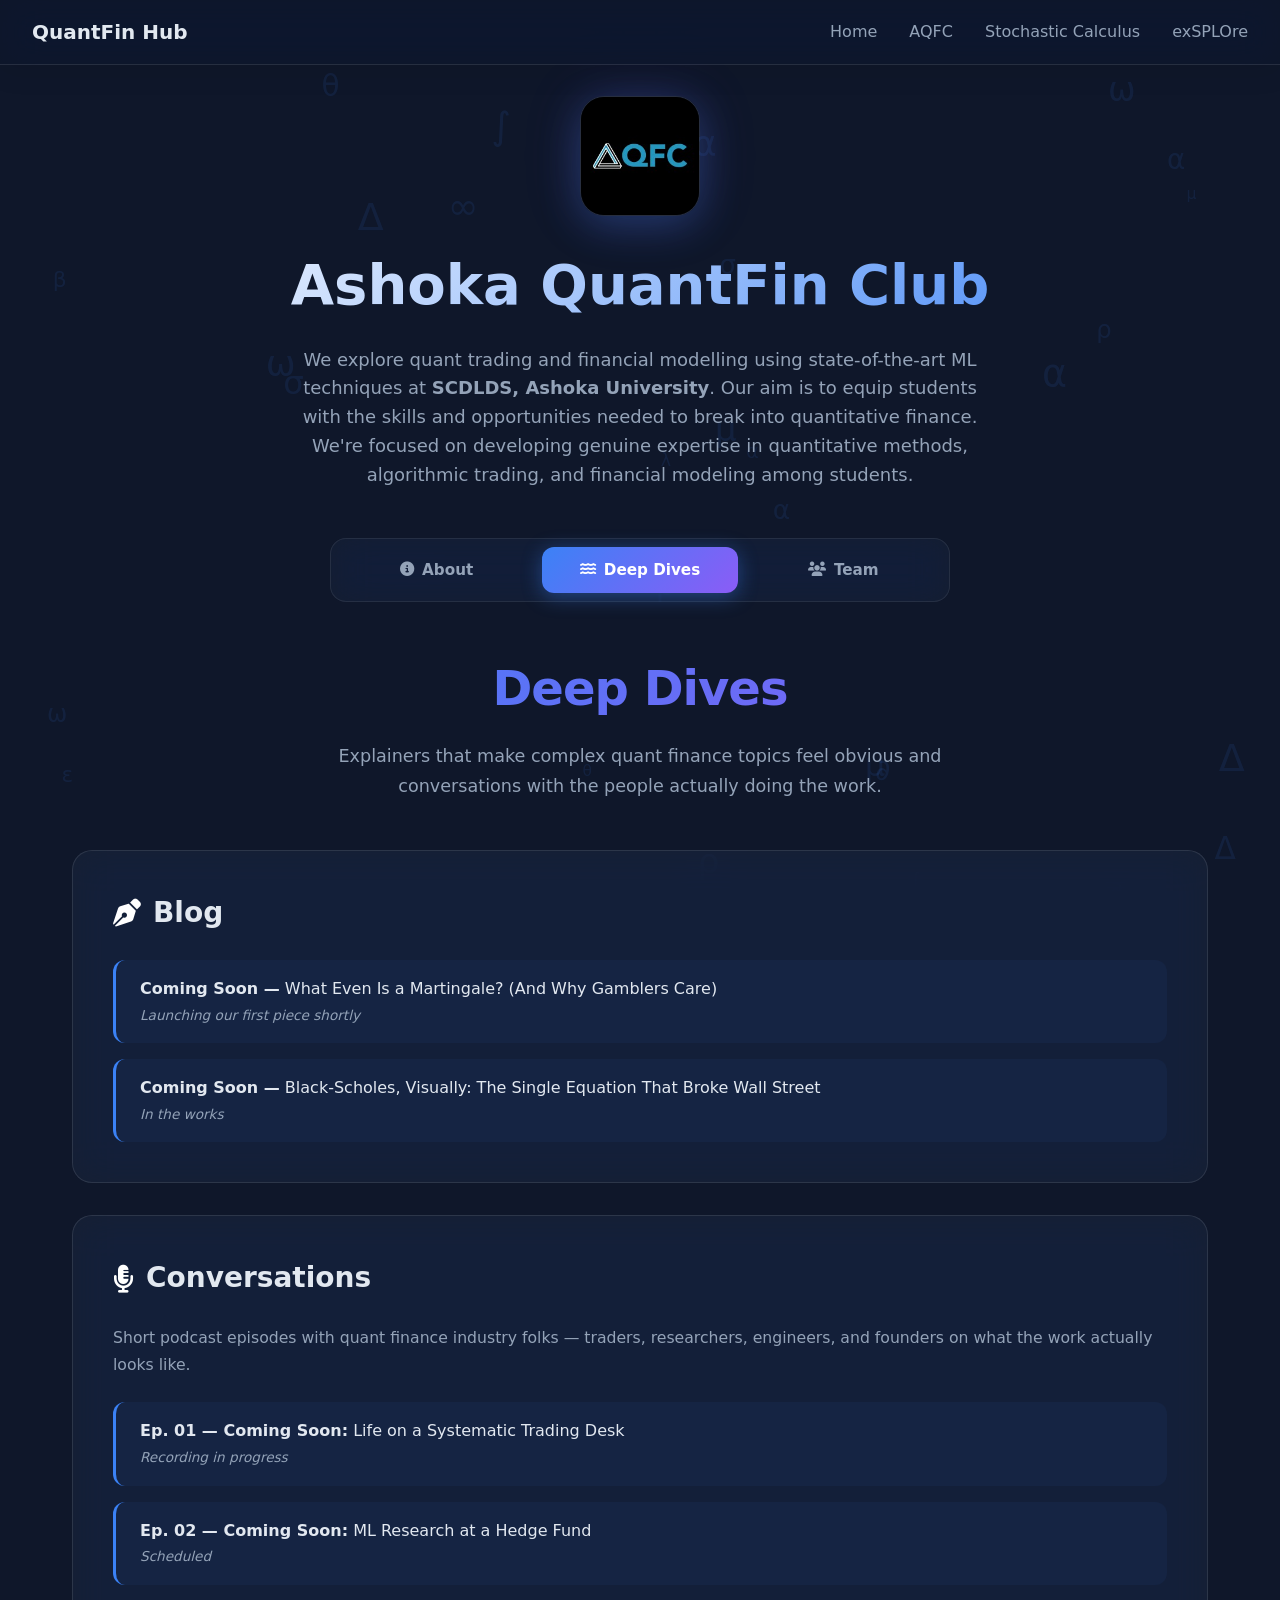
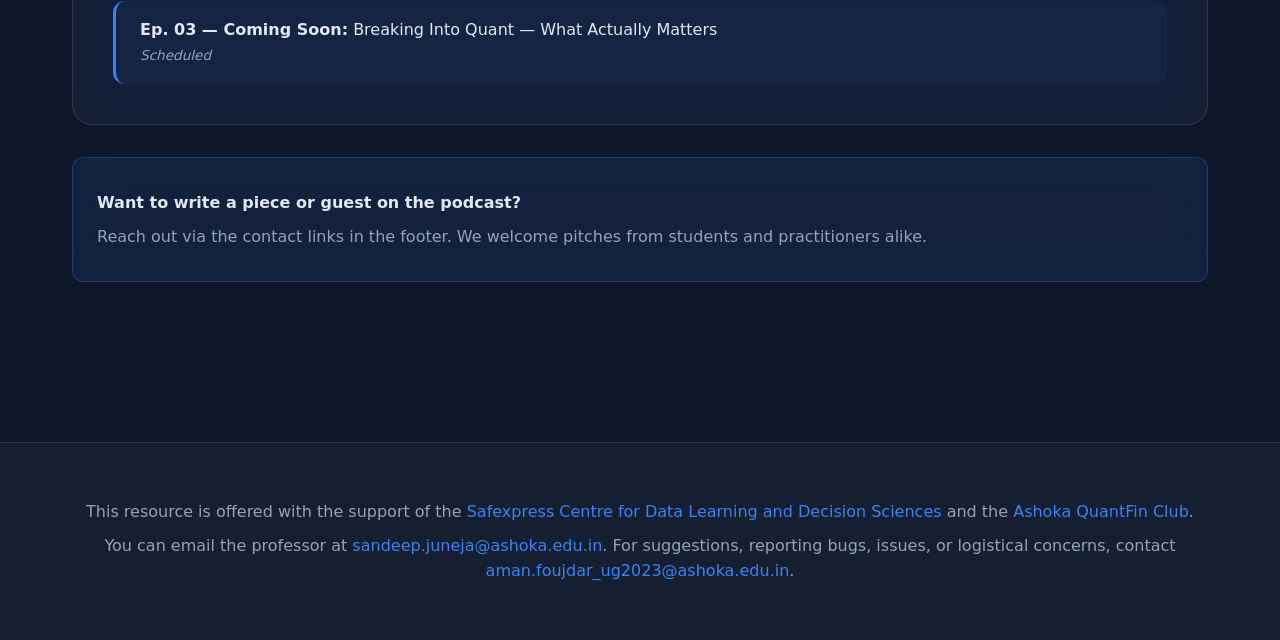
==== commit 0423673d: "Update aqfc.html" ====
--- a/aqfc.html
+++ b/aqfc.html
@@ -163,8 +163,8 @@
                     <p class="team-role">Director, SCDLDS &mdash; Ashoka University</p>
                 </a>
 
-                <a class="team-member">
-                    <img src="images/rahul_mehta.jpg" alt="Prof. Rahul Mehta" class="team-photo">
+                <a href="https://www.linkedin.com/in/rahul-mehta-73a1a5/" target="_blank" rel="noopener noreferrer" class="team-member">
+                    <img src="images/rahul_mehta.webp" alt="Prof. Rahul Mehta" class="team-photo">
                     <h3 class="team-name">Prof. Rahul Mehta</h3>
                     <p class="team-role">Faculty, Ashoka University</p>
                 </a>
--- a/css/style.css
+++ b/css/style.css
@@ -56,13 +56,53 @@
 }
 
 @keyframes fadeIn {
-    from { 
-        opacity: 0; 
-        transform: translateY(10px); 
-    }
-    to { 
-        opacity: 1; 
-        transform: translateY(0); 
+    from {
+        opacity: 0;
+        transform: translateY(10px);
+    }
+    to {
+        opacity: 1;
+        transform: translateY(0);
+    }
+}
+
+@keyframes fadeInUp {
+    from {
+        opacity: 0;
+        transform: translateY(30px);
+    }
+    to {
+        opacity: 1;
+        transform: translateY(0);
+    }
+}
+
+@keyframes shimmer {
+    0%, 100% {
+        background-position: 0% 50%;
+    }
+    50% {
+        background-position: 100% 50%;
+    }
+}
+
+@keyframes gradientShift {
+    0%, 100% {
+        opacity: 1;
+        transform: scale(1);
+    }
+    50% {
+        opacity: 0.8;
+        transform: scale(1.1);
+    }
+}
+
+@keyframes gradientMove {
+    0% {
+        background-position: 0% 0%;
+    }
+    100% {
+        background-position: 200% 0%;
     }
 }
 
@@ -146,17 +186,15 @@
     transition: width 0.3s;
 }
 
-.nav-links a:hover::after,
-.nav-links a.active::after {
+.nav-links a:hover::after {
     width: 100%;
 }
 
-.nav-links a:hover,
-.nav-links a.active {
+.nav-links a:hover {
     color: var(--accent);
 }
 
-/* Home Page */
+/* Home Page Hero */
 .hero {
     min-height: 100vh;
     display: flex;
@@ -174,23 +212,12 @@
     left: 0;
     right: 0;
     bottom: 0;
-    background: 
+    background:
         radial-gradient(circle at 20% 30%, rgba(59, 130, 246, 0.15), transparent 40%),
         radial-gradient(circle at 80% 70%, rgba(139, 92, 246, 0.15), transparent 40%),
         radial-gradient(circle at 50% 50%, rgba(236, 72, 153, 0.1), transparent 50%);
     animation: gradientShift 15s ease infinite;
     pointer-events: none;
-}
-
-@keyframes gradientShift {
-    0%, 100% {
-        opacity: 1;
-        transform: scale(1);
-    }
-    50% {
-        opacity: 0.8;
-        transform: scale(1.1);
-    }
 }
 
 .hero-content {
@@ -212,15 +239,6 @@
     background-size: 200% 200%;
 }
 
-@keyframes shimmer {
-    0%, 100% {
-        background-position: 0% 50%;
-    }
-    50% {
-        background-position: 100% 50%;
-    }
-}
-
 .hero p {
     font-size: 1.25rem;
     color: var(--text-dim);
@@ -231,17 +249,7 @@
     animation: fadeInUp 0.8s ease 0.2s both;
 }
 
-@keyframes fadeInUp {
-    from {
-        opacity: 0;
-        transform: translateY(30px);
-    }
-    to {
-        opacity: 1;
-        transform: translateY(0);
-    }
-}
-
+/* Card Grid */
 .card-grid {
     display: grid;
     grid-template-columns: repeat(auto-fit, minmax(320px, 1fr));
@@ -251,7 +259,6 @@
     padding: 0 2rem;
 }
 
-/* 3D Tilt Effect Cards with Glassmorphism */
 .card {
     background: rgba(30, 41, 59, 0.5);
     backdrop-filter: blur(20px) saturate(180%);
@@ -266,8 +273,8 @@
     transform-style: preserve-3d;
     perspective: 1000px;
     text-decoration: none;
+    color: inherit;
     display: block;
-    color: inherit;
 }
 
 .card::before {
@@ -284,19 +291,10 @@
     animation: gradientMove 3s linear infinite;
 }
 
-@keyframes gradientMove {
-    0% {
-        background-position: 0% 0%;
-    }
-    100% {
-        background-position: 200% 0%;
-    }
-}
-
 .card:hover {
     transform: translateY(-8px) scale(1.02);
     border-color: rgba(59, 130, 246, 0.5);
-    box-shadow: 
+    box-shadow:
         0 20px 60px rgba(59, 130, 246, 0.2),
         0 0 40px rgba(139, 92, 246, 0.1);
 }
@@ -357,7 +355,6 @@
     padding: 6rem 2rem 4rem;
     position: relative;
     z-index: 1;
-    animation: fadeIn 0.4s ease;
 }
 
 .page-header {
@@ -477,7 +474,7 @@
     color: white;
 }
 
-/* Sub-page display */
+/* Sub-page display (driven by JS toggling .active) */
 .sub-page {
     display: none;
     animation: fadeIn 0.4s ease;
@@ -532,17 +529,120 @@
     font-style: italic;
 }
 
-/* Team tab centering for intro/outro sections */
-.team-intro,
+/* ============================================ */
+/* TEAM tab - minimal photo + name grid         */
+/* ============================================ */
+.team-section-heading {
+    text-align: center;
+    font-size: 1.5rem;
+    font-weight: 700;
+    color: var(--text);
+    margin: 2.5rem 0 2rem;
+    letter-spacing: 0.02em;
+    position: relative;
+    animation: fadeInUp 0.6s ease;
+}
+
+.team-section-heading::after {
+    content: '';
+    display: block;
+    width: 48px;
+    height: 3px;
+    margin: 0.75rem auto 0;
+    background: linear-gradient(90deg, var(--accent), #8b5cf6);
+    border-radius: 2px;
+}
+
+/* First heading on team tab has no top margin */
+.sub-page > .team-section-heading:first-child {
+    margin-top: 0;
+}
+
+.team-grid {
+    display: grid;
+    grid-template-columns: repeat(auto-fit, minmax(220px, 1fr));
+    gap: 2rem;
+    max-width: 720px;
+    margin: 0 auto 1rem;
+}
+
+.team-grid-single {
+    grid-template-columns: minmax(220px, 280px);
+    justify-content: center;
+}
+
+.team-member {
+    display: flex;
+    flex-direction: column;
+    align-items: center;
+    text-align: center;
+    text-decoration: none;
+    color: inherit;
+    padding: 1.5rem 1rem;
+    border-radius: 20px;
+    background: rgba(30, 41, 59, 0.4);
+    backdrop-filter: blur(20px) saturate(180%);
+    -webkit-backdrop-filter: blur(20px) saturate(180%);
+    border: 1px solid rgba(255, 255, 255, 0.08);
+    transition: all 0.4s cubic-bezier(0.175, 0.885, 0.32, 1.275);
+    animation: fadeInUp 0.6s ease;
+    cursor: pointer;
+}
+
+.team-member:hover {
+    transform: translateY(-6px);
+    border-color: rgba(59, 130, 246, 0.4);
+    box-shadow: 0 15px 40px rgba(59, 130, 246, 0.2);
+}
+
+.team-photo {
+    width: 140px;
+    height: 140px;
+    border-radius: 50%;
+    object-fit: cover;
+    margin-bottom: 1rem;
+    border: 3px solid var(--accent);
+    box-shadow: 0 8px 24px rgba(59, 130, 246, 0.25);
+    transition: all 0.3s;
+}
+
+.team-member:hover .team-photo {
+    transform: scale(1.05);
+    box-shadow: 0 12px 32px rgba(59, 130, 246, 0.4);
+    border-color: #8b5cf6;
+}
+
+.team-name {
+    font-size: 1.15rem;
+    font-weight: 600;
+    color: var(--text);
+    margin: 0;
+    transition: color 0.3s;
+}
+
+.team-member:hover .team-name {
+    color: var(--accent);
+}
+
+.team-role {
+    color: var(--text-dim);
+    font-size: 0.9rem;
+    margin-top: 0.4rem;
+    line-height: 1.4;
+}
+
+/* Centered "More Members Coming Soon" section on team tab */
 .team-outro {
     text-align: center;
 }
 
-.team-intro h2,
 .team-outro h2 {
     justify-content: center;
 }
 
+/* ============================================ */
+/* SECTIONS                                     */
+/* ============================================ */
 .section {
     background: rgba(30, 41, 59, 0.5);
     backdrop-filter: blur(20px) saturate(180%);
@@ -576,7 +676,6 @@
 }
 
 .section li {
-    padding: 1rem 1.5rem;
     background: rgba(59, 130, 246, 0.05);
     border-radius: 12px;
     border-left: 3px solid var(--accent);
@@ -593,10 +692,6 @@
     transition: color 0.3s;
 }
 
-.section li:hover::before {
-    width: 100%;
-}
-
 .section li:hover {
     background: rgba(59, 130, 246, 0.1);
     transform: translateX(8px);
@@ -613,6 +708,10 @@
     gap: 2rem;
 }
 
+/* ============================================ */
+/* INSTRUCTOR / PROFESSOR CARDS                 */
+/* (used on stochastic.html and similar pages)  */
+/* ============================================ */
 .instructor-card {
     background: linear-gradient(135deg, rgba(59, 130, 246, 0.15), rgba(139, 92, 246, 0.15));
     backdrop-filter: blur(20px) saturate(180%);
@@ -672,6 +771,9 @@
     border-bottom: none;
 }
 
+/* ============================================ */
+/* INFO BOX + CTA                               */
+/* ============================================ */
 .info-box {
     background: rgba(59, 130, 246, 0.1);
     backdrop-filter: blur(20px);
@@ -690,6 +792,17 @@
 
 .info-box strong {
     color: var(--text);
+}
+
+.info-box a {
+    color: var(--accent);
+    text-decoration: none;
+    transition: color 0.3s;
+}
+
+.info-box a:hover {
+    color: #8b5cf6;
+    text-decoration: underline;
 }
 
 .cta-button {
@@ -731,10 +844,13 @@
 }
 
 .plain-link {
-    color: inherit;          
+    color: inherit;
     text-decoration: underline;
 }
 
+/* ============================================ */
+/* FOOTER                                       */
+/* ============================================ */
 footer {
     background: rgba(30, 41, 59, 0.5);
     backdrop-filter: blur(20px);
@@ -762,6 +878,9 @@
     text-decoration: underline;
 }
 
+/* ============================================ */
+/* RESPONSIVE                                   */
+/* ============================================ */
 @media (max-width: 768px) {
     nav {
         padding: 1rem;
@@ -794,4 +913,9 @@
     .sub-nav-btn {
         width: 100%;
     }
-}
+
+    .team-grid {
+        grid-template-columns: minmax(200px, 1fr);
+        max-width: 320px;
+    }
+}
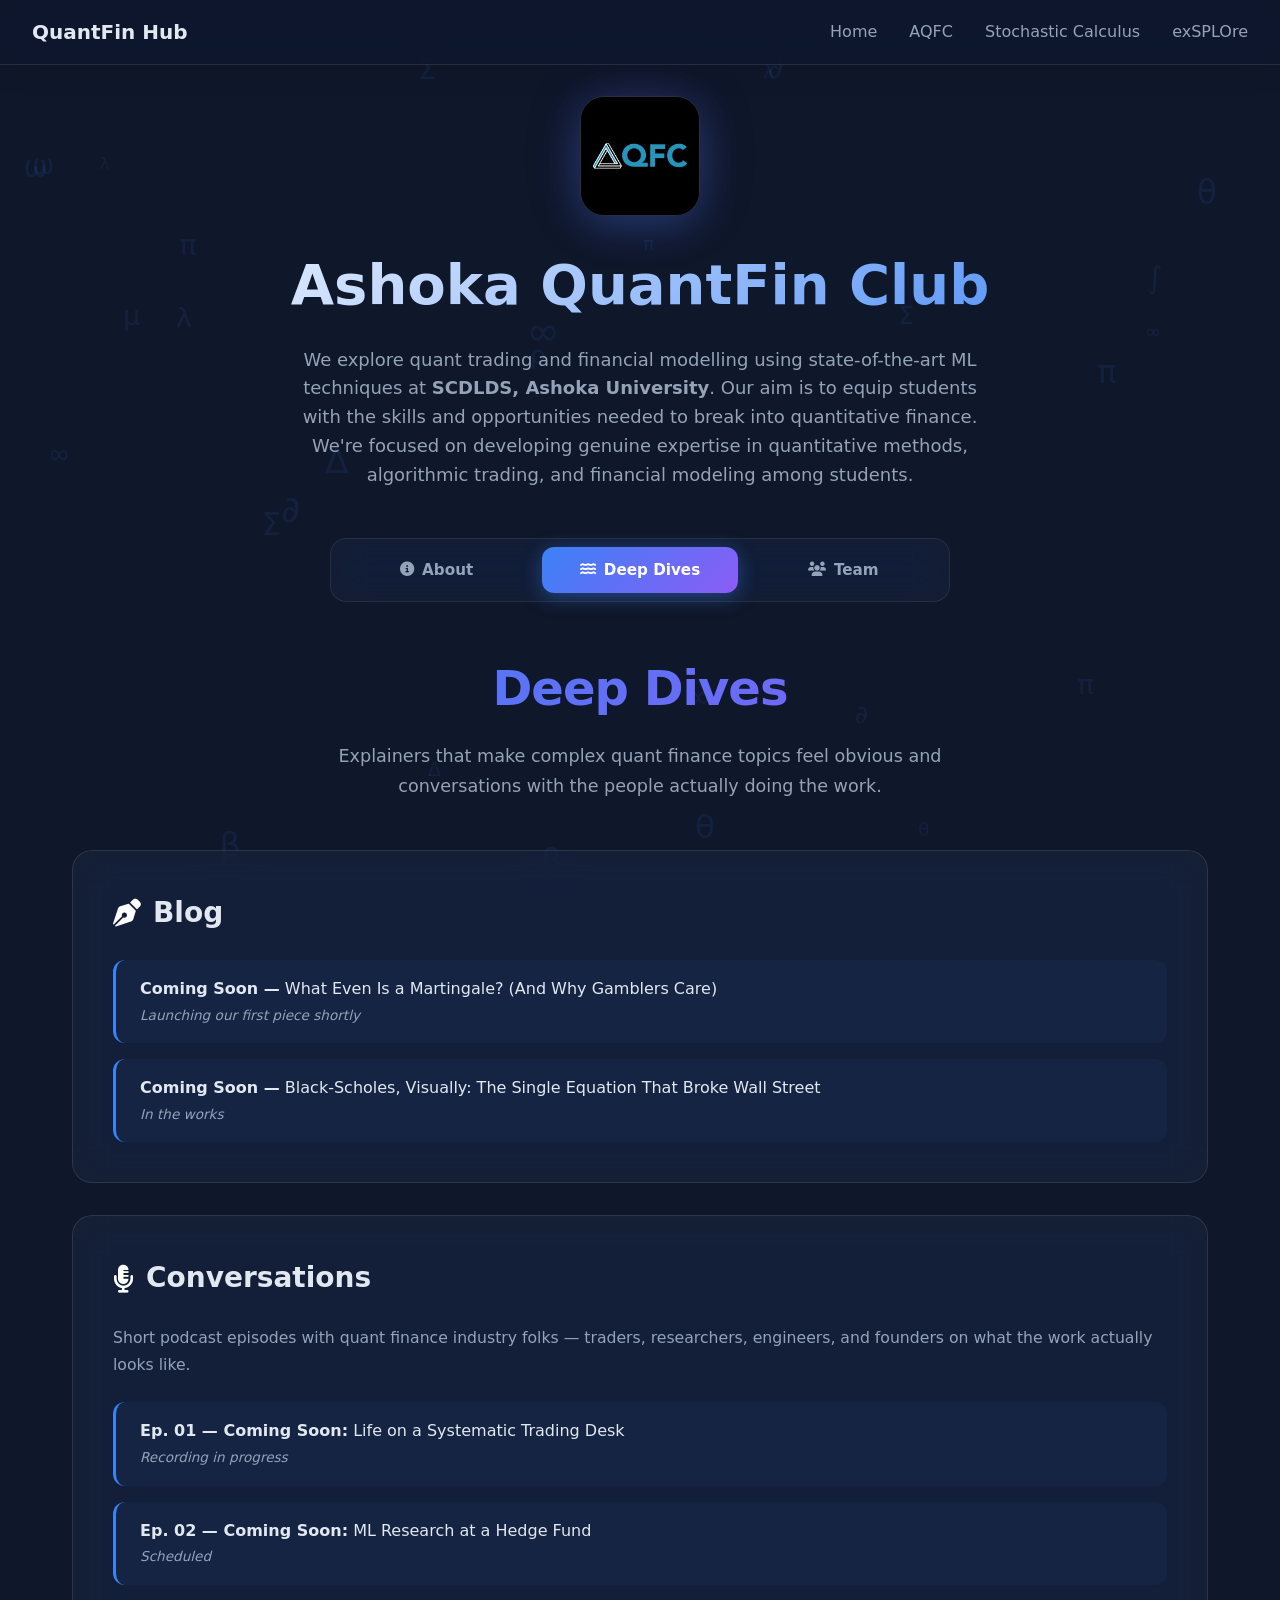
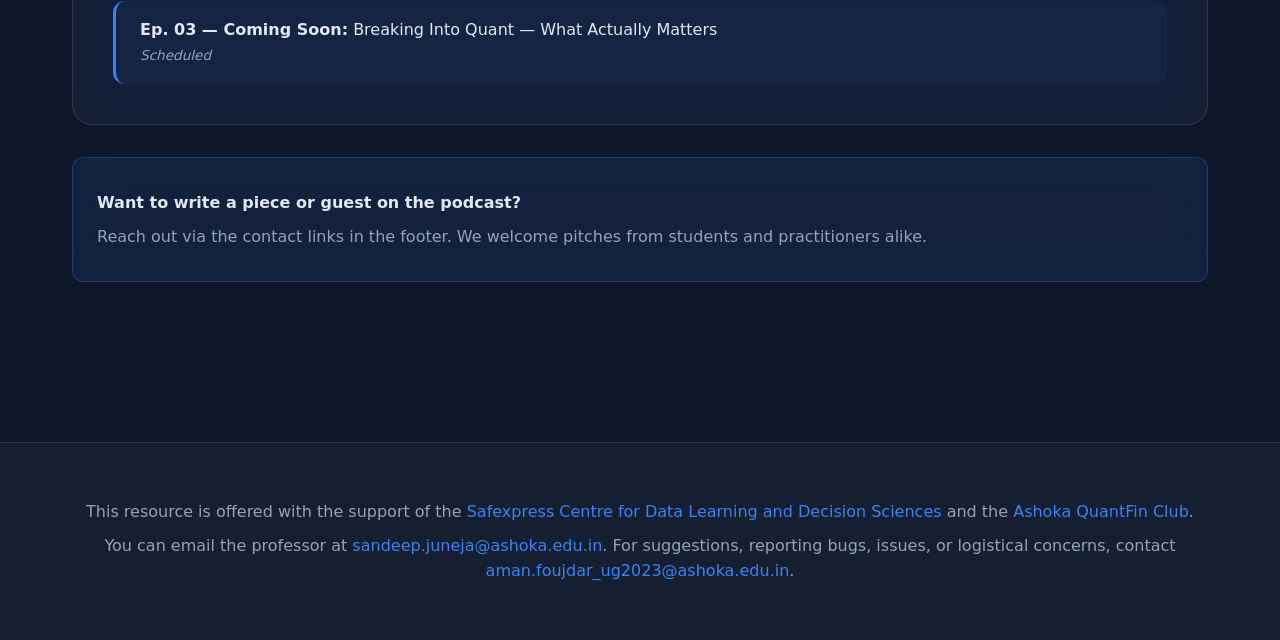
==== commit 5a4cb6d4: "Update aqfc.html" ====
--- a/aqfc.html
+++ b/aqfc.html
@@ -145,16 +145,6 @@
         <!-- SUB-PAGE: TEAM -->
         <div id="aqfc-team" class="sub-page">
 
-            <!-- President -->
-            <h2 class="team-section-heading">President</h2>
-            <div class="team-grid team-grid-single">
-                <a href="https://www.linkedin.com/in/amanfoujdar/" target="_blank" rel="noopener noreferrer" class="team-member">
-                    <img src="images/aman_foujdar.JPG" alt="Aman Foujdar" class="team-photo">
-                    <h3 class="team-name">Aman Foujdar</h3>
-                </a>
-            </div>
-
-            <!-- Faculty Advisors -->
             <h2 class="team-section-heading">Faculty Advisors</h2>
             <div class="team-grid">
                 <a href="https://www.linkedin.com/in/sandeep-juneja-937b44b/" target="_blank" rel="noopener noreferrer" class="team-member">
@@ -169,6 +159,18 @@
                     <p class="team-role">Faculty, Ashoka University</p>
                 </a>
             </div>
+
+            <!-- President -->
+            <h2 class="team-section-heading">President</h2>
+            <div class="team-grid team-grid-single">
+                <a href="https://www.linkedin.com/in/amanfoujdar/" target="_blank" rel="noopener noreferrer" class="team-member">
+                    <img src="images/aman_foujdar.JPG" alt="Aman Foujdar" class="team-photo">
+                    <h3 class="team-name">Aman Foujdar</h3>
+                </a>
+            </div>
+
+            <!-- Faculty Advisors -->
+
 
             <br>
 
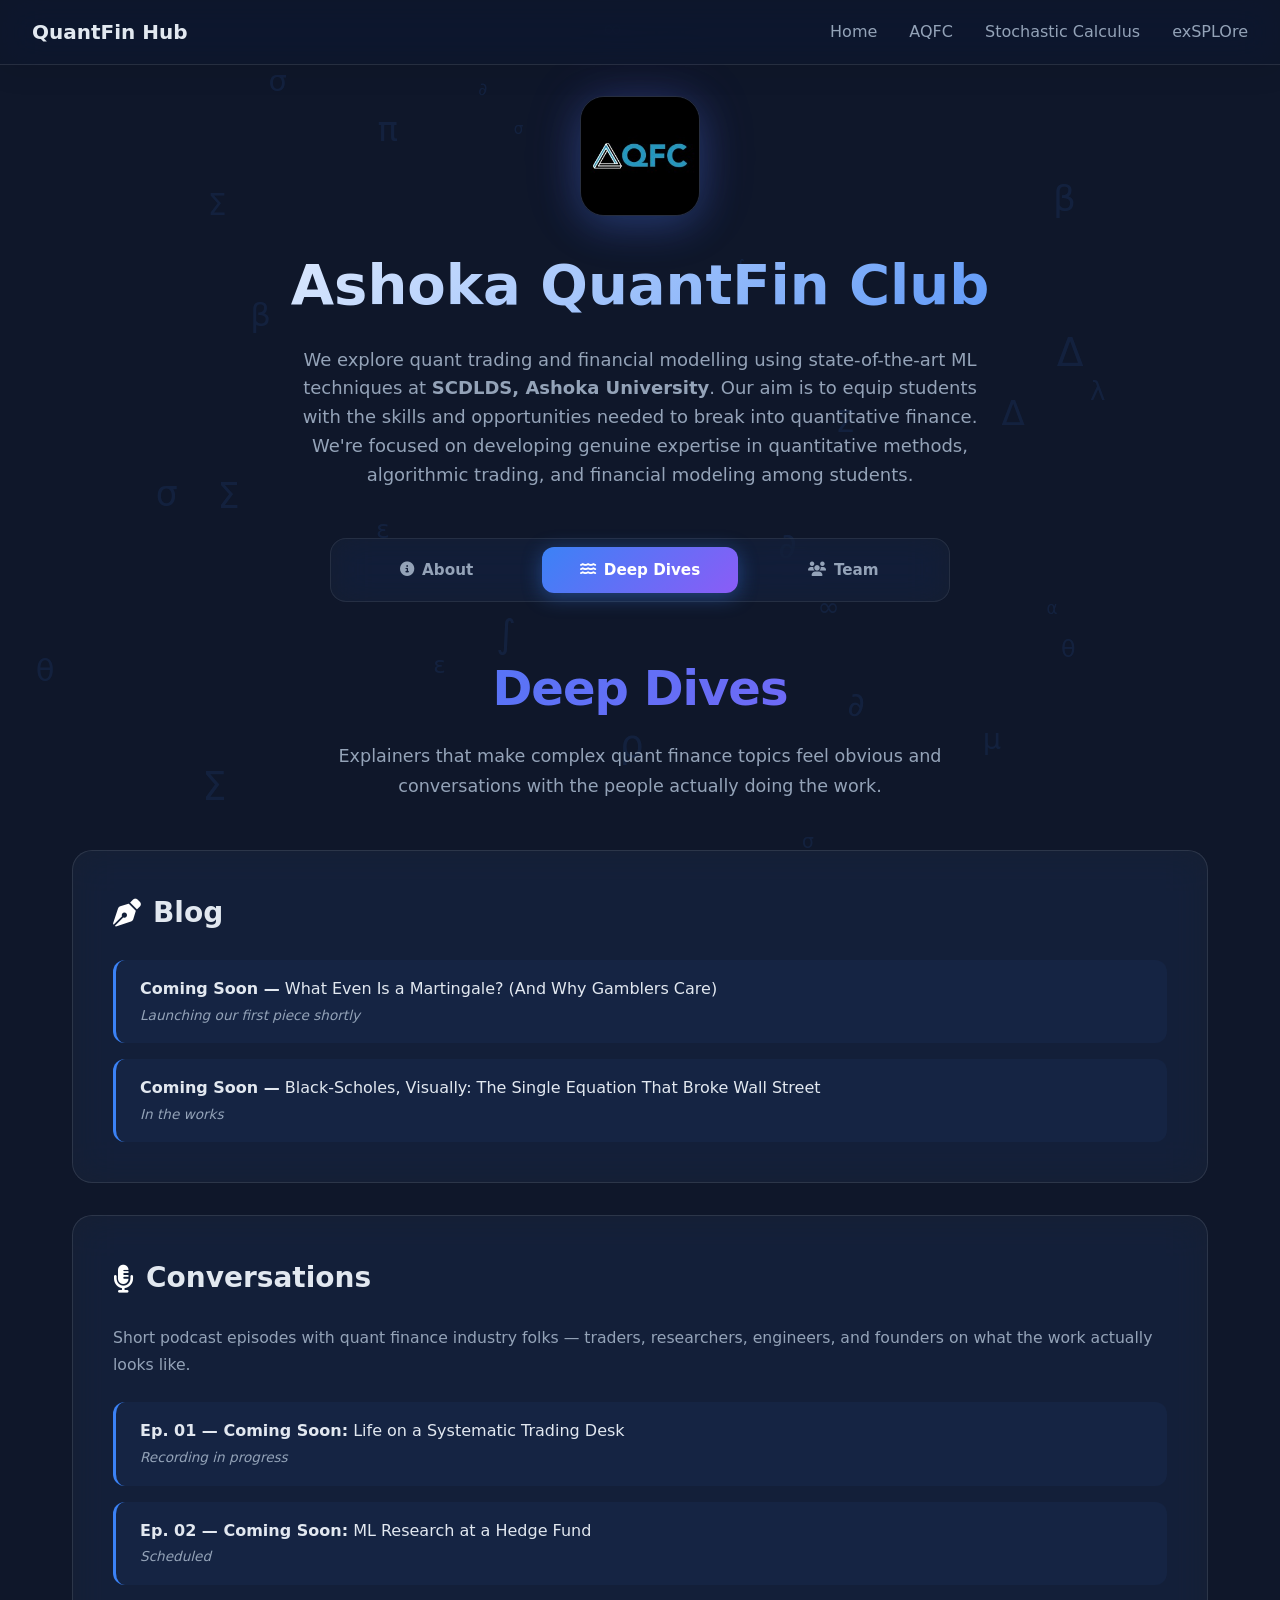
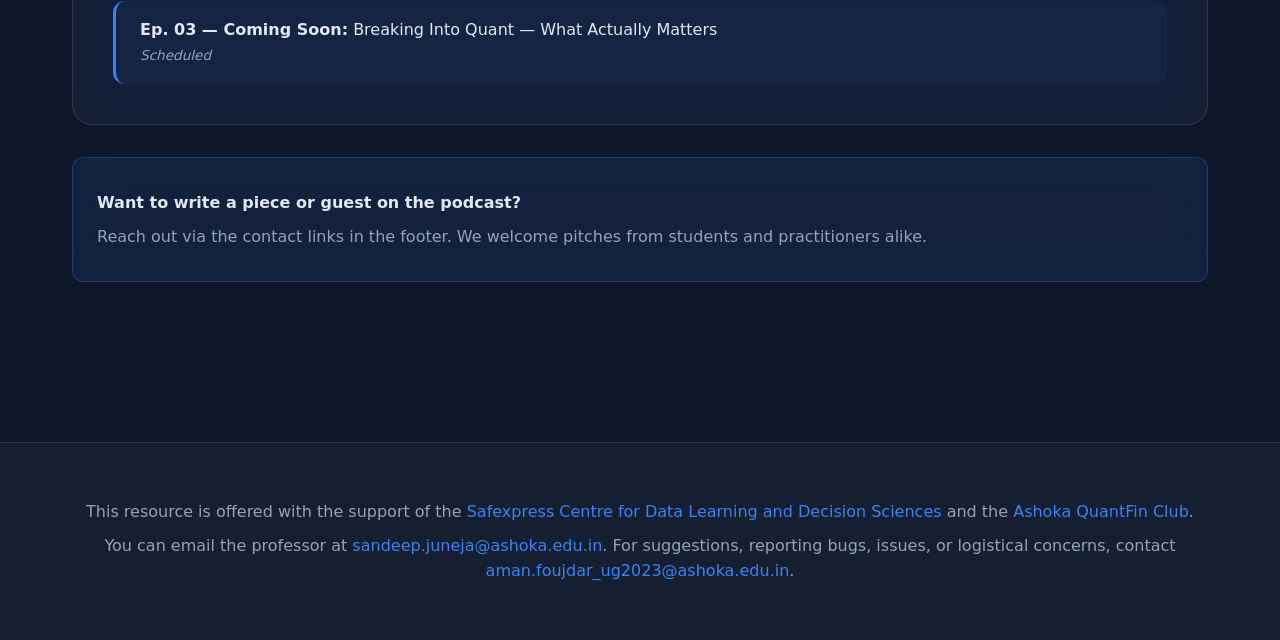
==== commit e076bbe5: "Update aqfc.html" ====
--- a/aqfc.html
+++ b/aqfc.html
@@ -150,7 +150,7 @@
                 <a href="https://www.linkedin.com/in/sandeep-juneja-937b44b/" target="_blank" rel="noopener noreferrer" class="team-member">
                     <img src="images/sandeep_juneja.jpg" alt="Prof. Sandeep Juneja" class="team-photo">
                     <h3 class="team-name">Prof. Sandeep Juneja</h3>
-                    <p class="team-role">Director, SCDLDS &mdash; Ashoka University</p>
+                    <p class="team-role">Faculty, Ashoka University</p>
                 </a>
 
                 <a href="https://www.linkedin.com/in/rahul-mehta-73a1a5/" target="_blank" rel="noopener noreferrer" class="team-member">
@@ -166,10 +166,9 @@
                 <a href="https://www.linkedin.com/in/amanfoujdar/" target="_blank" rel="noopener noreferrer" class="team-member">
                     <img src="images/aman_foujdar.JPG" alt="Aman Foujdar" class="team-photo">
                     <h3 class="team-name">Aman Foujdar</h3>
+                    <p class="team-role">Student, Ashoka University</p>
                 </a>
             </div>
-
-            <!-- Faculty Advisors -->
 
 
             <br>
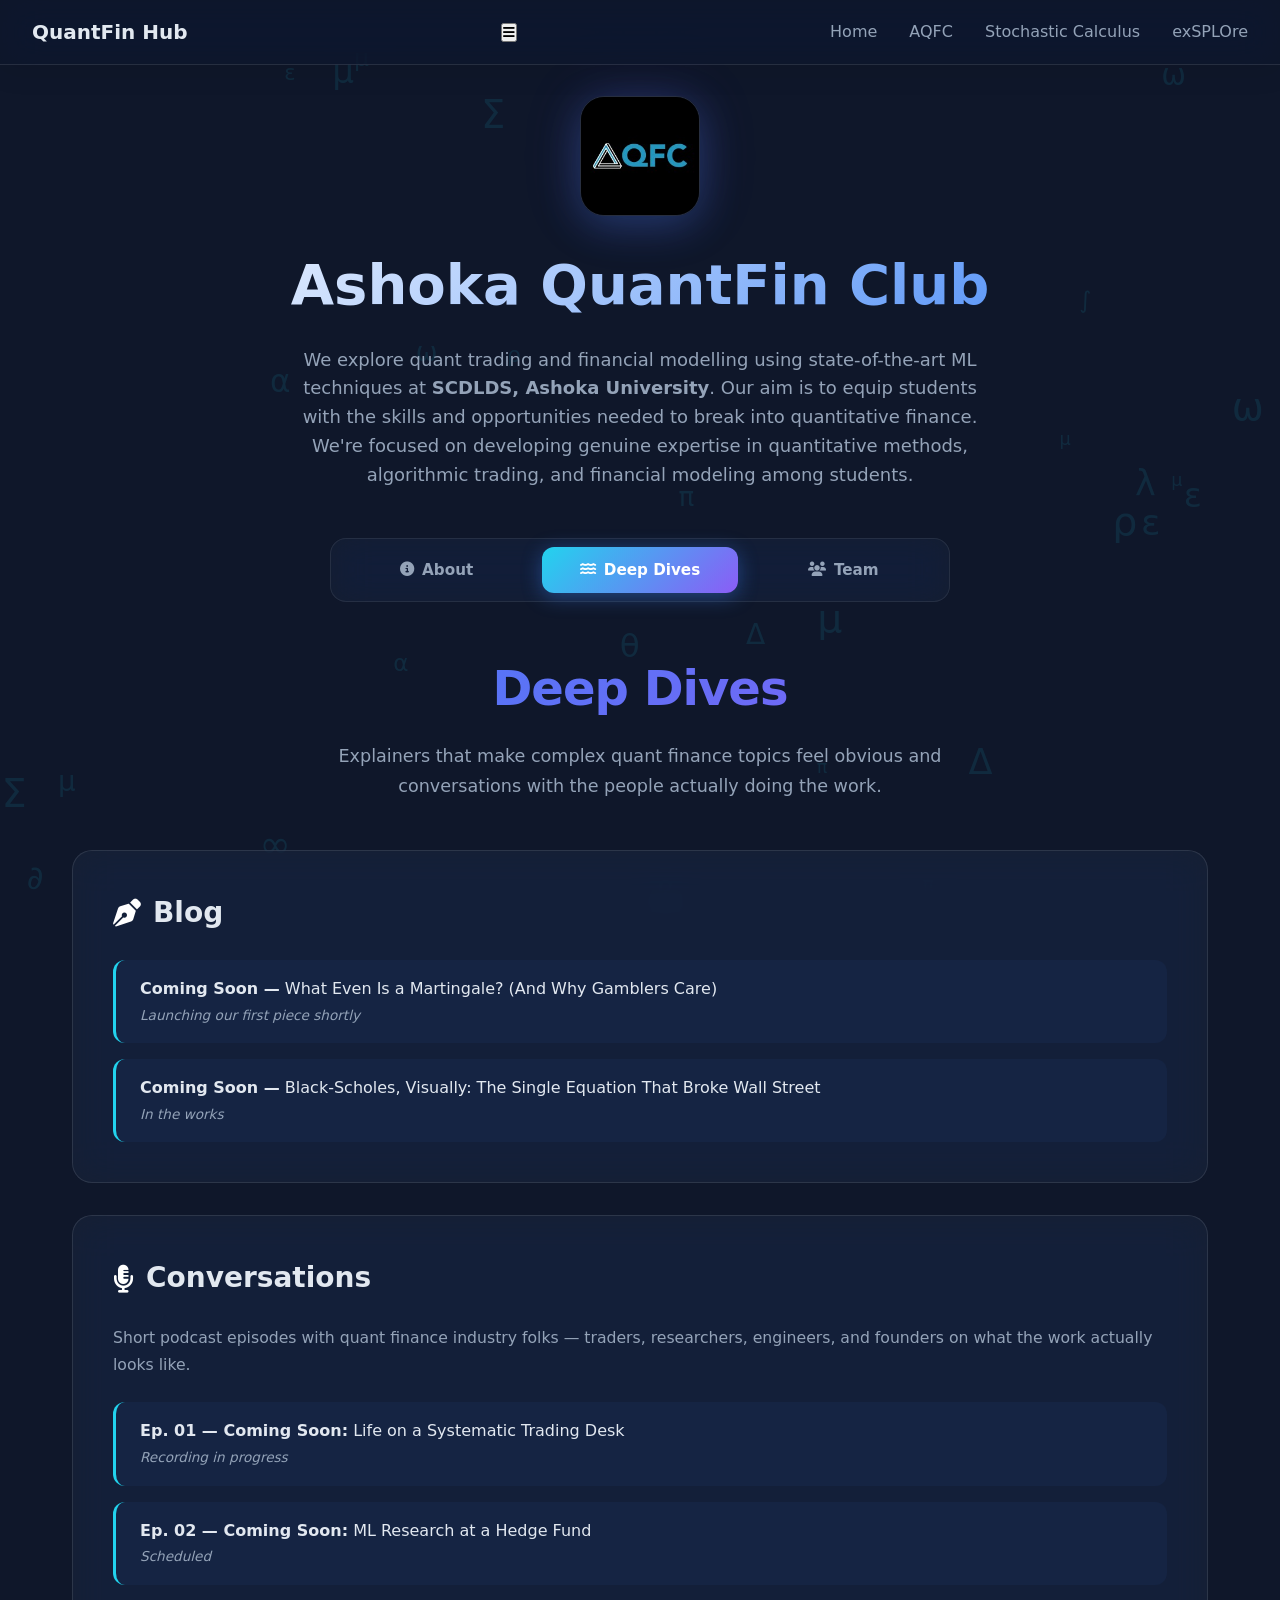
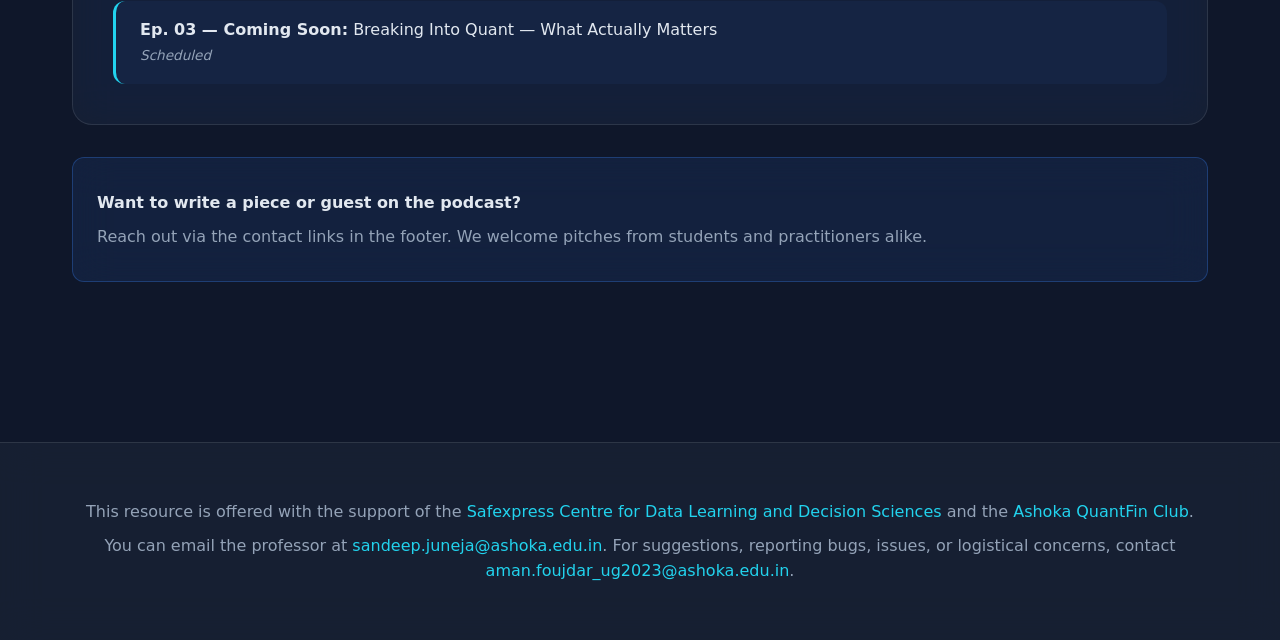
==== commit bd8247db: "Update aqfc.html" ====
--- a/aqfc.html
+++ b/aqfc.html
@@ -14,7 +14,10 @@
     <nav>
         <div class="nav-content">
             <a class="logo" href="index.html">QuantFin Hub</a>
-            <ul class="nav-links">
+            <button class="nav-toggle" aria-label="Toggle navigation" aria-expanded="false" aria-controls="primary-nav">
+                <i class="fa-solid fa-bars"></i>
+            </button>
+            <ul class="nav-links" id="primary-nav">
                 <li><a href="index.html">Home</a></li>
                 <li><a href="aqfc.html">AQFC</a></li>
                 <li><a href="stochastic.html">Stochastic Calculus</a></li>
--- a/css/style.css
+++ b/css/style.css
@@ -7,7 +7,7 @@
 :root {
     --primary: #0f172a;
     --secondary: #1e293b;
-    --accent: #3b82f6;
+    --accent: #22d3ee;  
     --accent-hover: #2563eb;
     --text: #e2e8f0;
     --text-dim: #94a3b8;
@@ -676,6 +676,7 @@
 }
 
 .section li {
+    padding: 1rem 1.5rem;
     background: rgba(59, 130, 246, 0.05);
     border-radius: 12px;
     border-left: 3px solid var(--accent);
@@ -684,15 +685,21 @@
     overflow: hidden;
 }
 
+/* When an <a> is inside an <li>, let the anchor fill the padded area
+   instead of double-padding. */
+.section li > a {
+    display: block;
+    margin: -1rem -1.5rem;
+    padding: 1rem 1.5rem;
+}
+
 .section a {
     color: var(--text);
     text-decoration: none;
-    display: block;
-    padding: 1rem 1.5rem;
     transition: color 0.3s;
 }
 
-.section li:hover {
+.section li:has(> a):hover {
     background: rgba(59, 130, 246, 0.1);
     transform: translateX(8px);
     border-left-color: #8b5cf6;
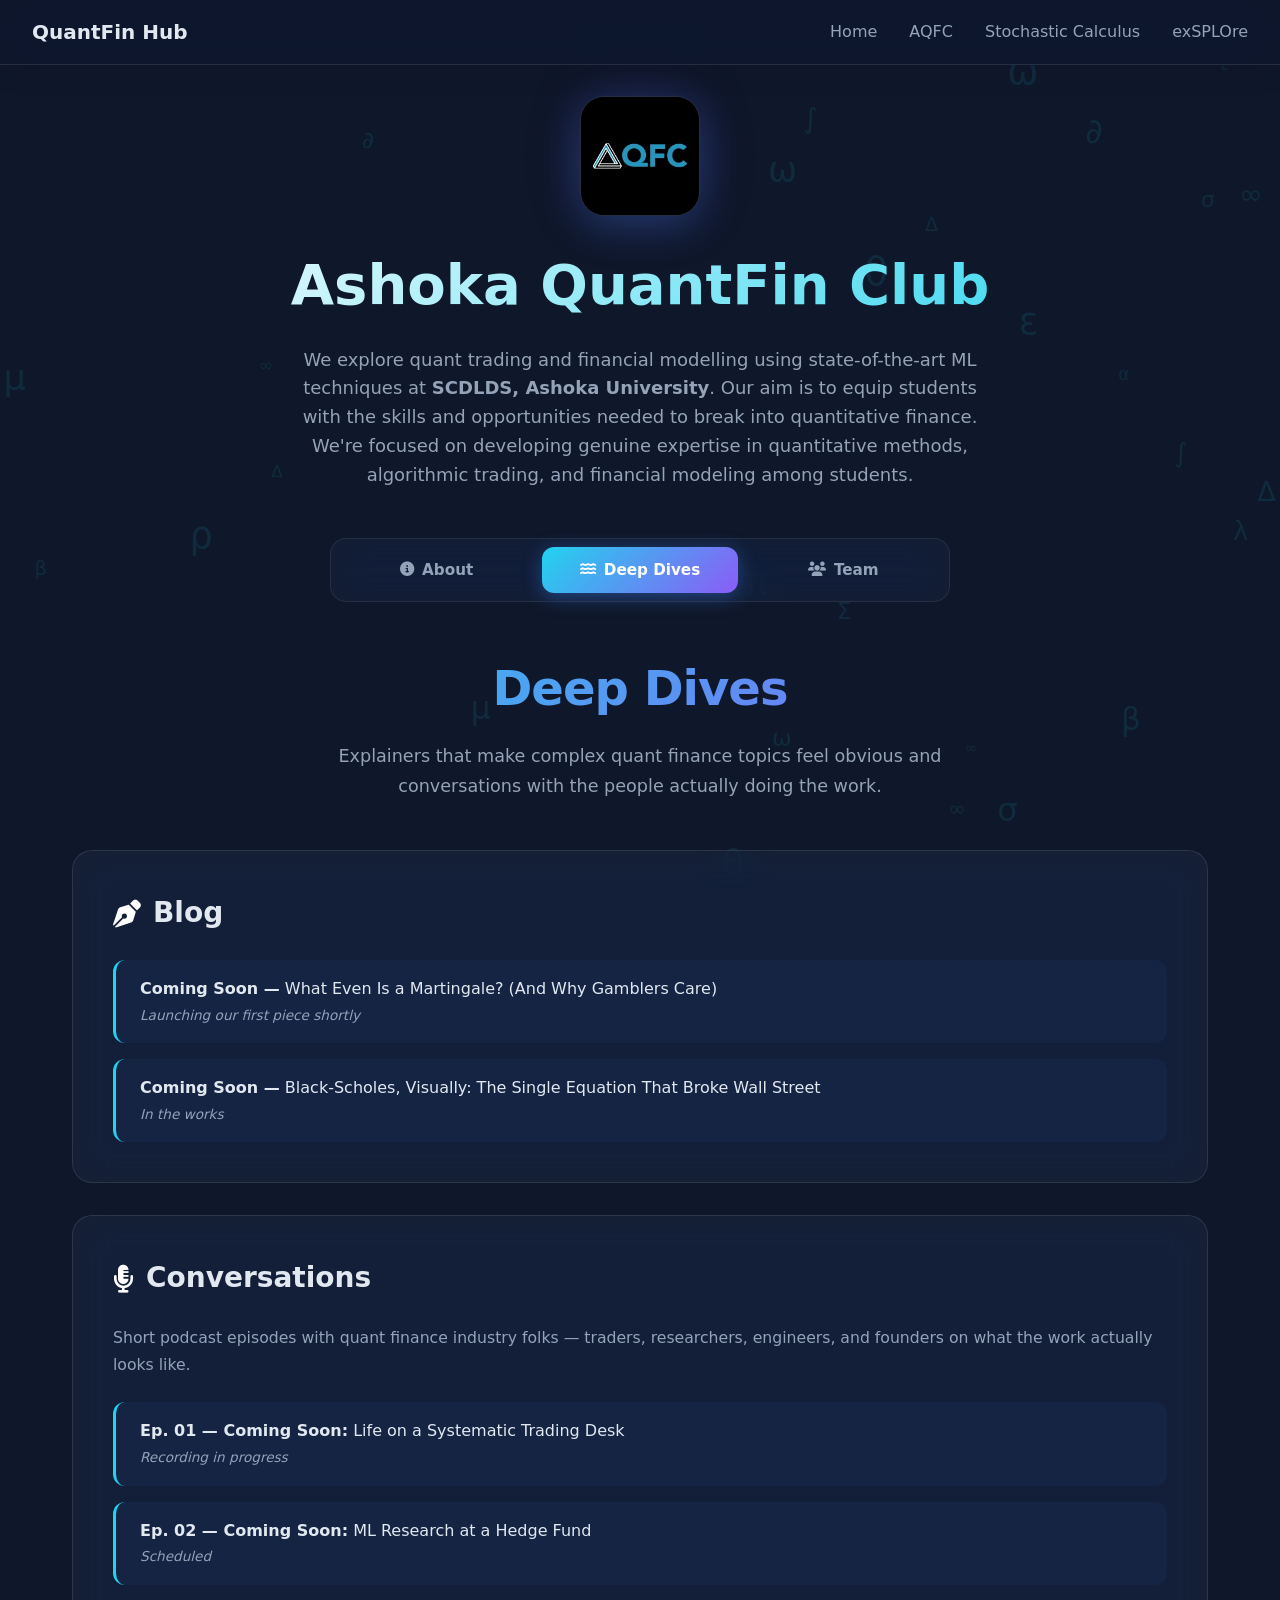
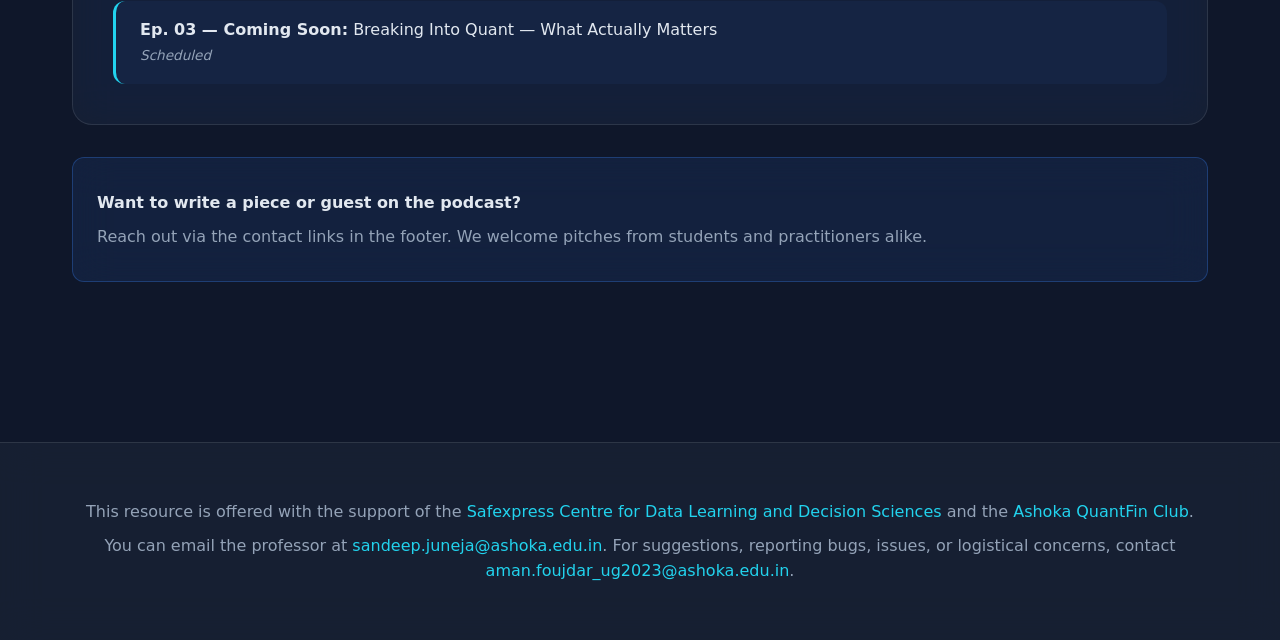
==== commit 515d84c0: "Update aqfc.html" ====
--- a/aqfc.html
+++ b/aqfc.html
@@ -150,15 +150,16 @@
 
             <h2 class="team-section-heading">Faculty Advisors</h2>
             <div class="team-grid">
-                <a href="https://www.linkedin.com/in/sandeep-juneja-937b44b/" target="_blank" rel="noopener noreferrer" class="team-member">
-                    <img src="images/sandeep_juneja.jpg" alt="Prof. Sandeep Juneja" class="team-photo">
-                    <h3 class="team-name">Prof. Sandeep Juneja</h3>
-                    <p class="team-role">Faculty, Ashoka University</p>
-                </a>
 
                 <a href="https://www.linkedin.com/in/rahul-mehta-73a1a5/" target="_blank" rel="noopener noreferrer" class="team-member">
                     <img src="images/rahul_mehta.webp" alt="Prof. Rahul Mehta" class="team-photo">
                     <h3 class="team-name">Prof. Rahul Mehta</h3>
+                    <p class="team-role">Faculty, Ashoka University</p>
+                </a>
+                
+                <a href="https://www.linkedin.com/in/sandeep-juneja-937b44b/" target="_blank" rel="noopener noreferrer" class="team-member">
+                    <img src="images/sandeep_juneja.jpg" alt="Prof. Sandeep Juneja" class="team-photo">
+                    <h3 class="team-name">Prof. Sandeep Juneja</h3>
                     <p class="team-role">Faculty, Ashoka University</p>
                 </a>
             </div>
--- a/css/style.css
+++ b/css/style.css
@@ -7,8 +7,8 @@
 :root {
     --primary: #0f172a;
     --secondary: #1e293b;
-    --accent: #22d3ee;  
-    --accent-hover: #2563eb;
+    --accent: #22d3ee;
+    --accent-hover: #0891b2;
     --text: #e2e8f0;
     --text-dim: #94a3b8;
     --card-bg: rgba(30, 41, 59, 0.6);
@@ -231,7 +231,7 @@
     font-size: clamp(2.5rem, 8vw, 5rem);
     font-weight: 800;
     margin-bottom: 1.5rem;
-    background: linear-gradient(135deg, #fff 0%, #3b82f6 50%, #8b5cf6 100%);
+    background: linear-gradient(135deg, #fff 0%, #22d3ee 50%, #8b5cf6 100%);
     -webkit-background-clip: text;
     -webkit-text-fill-color: transparent;
     background-clip: text;
@@ -366,7 +366,7 @@
 .page-header h1 {
     font-size: clamp(2rem, 5vw, 3.5rem);
     margin-bottom: 1rem;
-    background: linear-gradient(135deg, #fff 0%, #3b82f6 50%, #8b5cf6 100%);
+    background: linear-gradient(135deg, #fff 0%, #22d3ee 50%, #8b5cf6 100%);
     -webkit-background-clip: text;
     -webkit-text-fill-color: transparent;
     background-clip: text;
@@ -497,7 +497,7 @@
     font-size: clamp(2rem, 4.5vw, 3rem);
     font-weight: 800;
     margin-bottom: 1rem;
-    background: linear-gradient(135deg, #3b82f6, #8b5cf6, #ec4899);
+    background: linear-gradient(135deg, #22d3ee, #8b5cf6, #ec4899);
     -webkit-background-clip: text;
     -webkit-text-fill-color: transparent;
     background-clip: text;
@@ -888,23 +888,152 @@
 /* ============================================ */
 /* RESPONSIVE                                   */
 /* ============================================ */
+
+/* Hamburger menu button — hidden on desktop, shown on mobile */
+.nav-toggle {
+    display: none;
+    background: transparent;
+    border: none;
+    color: var(--text);
+    font-size: 1.5rem;
+    cursor: pointer;
+    padding: 0.5rem;
+    border-radius: 8px;
+    transition: all 0.3s;
+    line-height: 1;
+}
+
+.nav-toggle:hover {
+    color: var(--accent);
+    background: rgba(34, 211, 238, 0.1);
+}
+
+/* Disable hover-move effects on touch devices where hover doesn't apply */
+@media (hover: none) {
+    .card:hover,
+    .section li:has(> a):hover,
+    .team-member:hover,
+    .instructor-card:hover,
+    .aqfc-logo:hover {
+        transform: none;
+    }
+}
+
+/* Tablet / small desktop */
+@media (max-width: 960px) {
+    .content-page {
+        padding: 6rem 1.5rem 3rem;
+    }
+
+    .section {
+        padding: 2rem;
+    }
+
+    .hero {
+        padding: 5rem 1.5rem 3rem;
+    }
+}
+
+/* Mobile — below 768px trigger hamburger and stack layouts */
 @media (max-width: 768px) {
     nav {
-        padding: 1rem;
-    }
-
+        padding: 0.75rem 1rem;
+    }
+
+    .nav-toggle {
+        display: block;
+    }
+
+    /* Hide the link list by default on mobile; show when .open is set */
     .nav-links {
-        gap: 1rem;
-        flex-wrap: wrap;
-        justify-content: center;
+        position: absolute;
+        top: 100%;
+        left: 0;
+        right: 0;
+        flex-direction: column;
+        gap: 0;
+        background: rgba(15, 23, 42, 0.95);
+        backdrop-filter: blur(20px) saturate(180%);
+        -webkit-backdrop-filter: blur(20px) saturate(180%);
+        border-bottom: 1px solid rgba(255, 255, 255, 0.1);
+        padding: 0.5rem 0;
+        max-height: 0;
+        overflow: hidden;
+        transition: max-height 0.3s ease, padding 0.3s ease;
+    }
+
+    .nav-links.open {
+        max-height: 400px;
+        padding: 0.75rem 0;
+    }
+
+    .nav-links li {
+        width: 100%;
+    }
+
+    .nav-links a {
+        display: block;
+        padding: 0.85rem 1.5rem;
+        width: 100%;
+        min-height: 44px; /* iOS tap target minimum */
+    }
+
+    .nav-links a::after {
+        display: none; /* remove underline on mobile, use bg color feedback instead */
+    }
+
+    .nav-links a:hover,
+    .nav-links a:focus {
+        background: rgba(34, 211, 238, 0.1);
+        color: var(--accent);
+    }
+
+    .content-page {
+        padding: 5.5rem 1rem 2.5rem;
     }
 
     .card-grid {
         grid-template-columns: 1fr;
+        margin: 2.5rem auto;
+        padding: 0 1rem;
+        gap: 1.25rem;
+    }
+
+    .card {
+        padding: 2rem 1.5rem;
     }
 
     .two-col {
         grid-template-columns: 1fr;
+        gap: 1.25rem;
+    }
+
+    .section {
+        padding: 1.75rem 1.25rem;
+        border-radius: 16px;
+    }
+
+    .section h2 {
+        font-size: 1.4rem;
+    }
+
+    .section li {
+        padding: 0.85rem 1rem;
+    }
+
+    .section li > a {
+        margin: -0.85rem -1rem;
+        padding: 0.85rem 1rem;
+    }
+
+    .hero {
+        padding: 5rem 1.25rem 2.5rem;
+        min-height: auto;
+    }
+
+    .hero p {
+        font-size: 1.05rem;
+        margin-bottom: 2rem;
     }
 
     .aqfc-logo {
@@ -912,17 +1041,72 @@
         height: 96px;
     }
 
+    .page-header {
+        margin-bottom: 2.5rem;
+    }
+
+    .page-header p {
+        font-size: 1rem;
+    }
+
+    /* Sub-nav tabs: stay horizontal, shrink text + icons */
     .sub-nav {
-        flex-direction: column;
-        gap: 0.5rem;
+        gap: 0.25rem;
+        padding: 0.35rem;
+        margin-bottom: 2rem;
     }
 
     .sub-nav-btn {
-        width: 100%;
+        min-width: 0;
+        flex: 1;
+        padding: 0.7rem 0.5rem;
+        font-size: 0.82rem;
+        gap: 0.35rem;
+    }
+
+    .sub-nav-btn i {
+        font-size: 0.82rem;
+    }
+
+    .deepdives-title {
+        font-size: 2rem;
+    }
+
+    .deepdives-subtitle {
+        font-size: 1rem;
     }
 
     .team-grid {
         grid-template-columns: minmax(200px, 1fr);
         max-width: 320px;
     }
-}
+
+    .instructor-card {
+        padding: 1.75rem 1.25rem;
+    }
+
+    .info-box {
+        padding: 1.25rem;
+    }
+
+    footer {
+        padding: 2rem 1rem;
+        font-size: 0.9rem;
+    }
+}
+
+/* Small mobile — below 400px, squeeze the sub-nav further */
+@media (max-width: 400px) {
+    .sub-nav-btn {
+        padding: 0.6rem 0.3rem;
+        font-size: 0.75rem;
+    }
+
+    .sub-nav-btn i {
+        display: none; /* drop icons on very narrow screens to keep labels readable */
+    }
+
+    .logo {
+        font-size: 1.1rem;
+    }
+}
